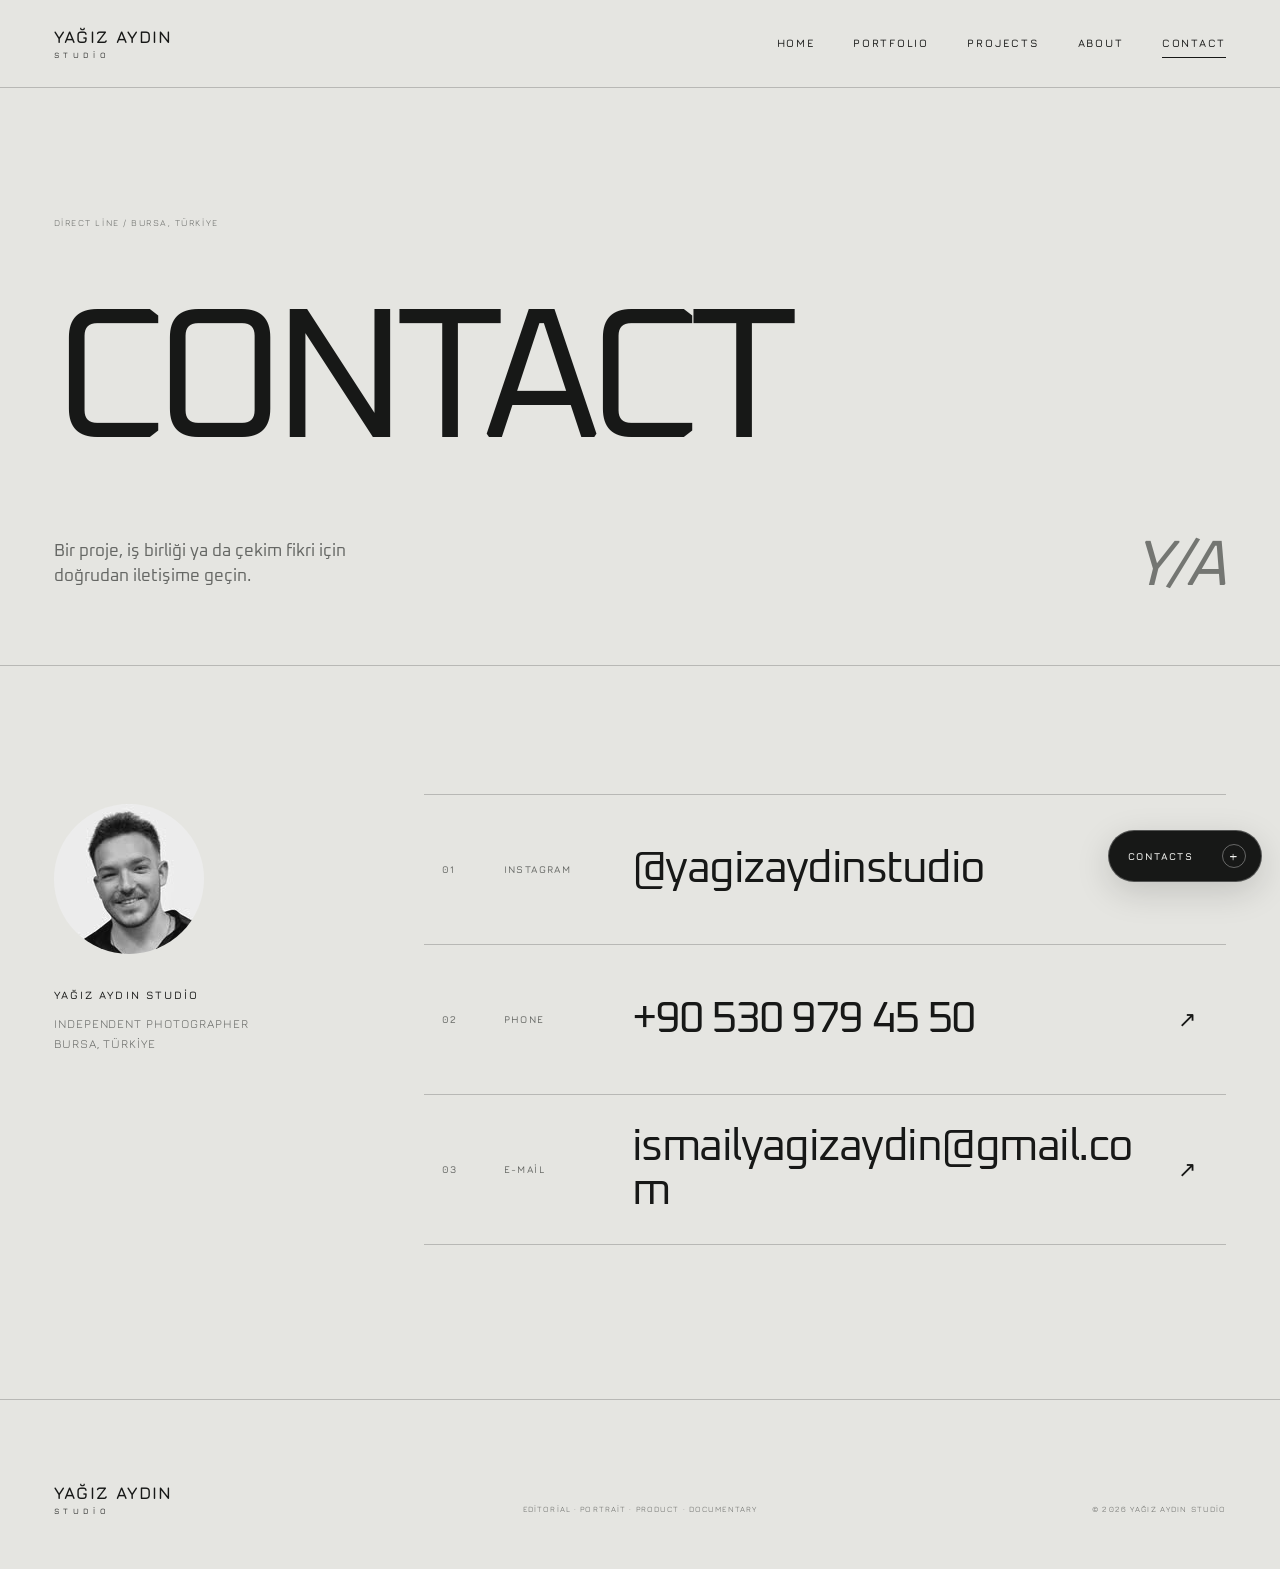
==== contact.html @ 9540aee2 "Publish website demo" ====
<!doctype html>
<html lang="tr">
<head>
  <meta charset="utf-8">
  <meta name="viewport" content="width=device-width, initial-scale=1">
  <meta name="description" content="Yağız Aydın Studio iletişim bilgileri — Instagram, telefon ve e-posta.">
  <meta name="theme-color" content="#e5e5e1">
  <title>Contact — Yağız Aydın Studio</title>
  <link rel="stylesheet" href="styles.css">
  <script src="assets.js" defer></script>
  <script src="script.js" defer></script>
</head>
<body data-page="contact">
  <a class="skip-link" href="#main-content">İçeriğe geç</a>

  <header class="site-header" data-header>
    <a class="brand" href="index.html" aria-label="Yağız Aydın Studio ana sayfa">
      <span>YAĞIZ AYDIN</span>
      <small>STUDİO</small>
    </a>
    <button class="menu-toggle" type="button" aria-expanded="false" aria-controls="site-nav" data-menu-toggle>
      <span class="sr-only">Menüyü aç</span>
      <span></span><span></span>
    </button>
    <nav class="site-nav" id="site-nav" aria-label="Ana menü" data-nav>
      <a href="index.html">HOME</a>
      <a href="portfolio.html">PORTFOLIO</a>
      <a href="projects.html">PROJECTS</a>
      <a href="index.html#about">ABOUT</a>
      <a href="contact.html" aria-current="page">CONTACT</a>
    </nav>
  </header>

  <main id="main-content">
    <section class="page-intro page-intro--contact section-pad" aria-labelledby="contact-title">
      <p class="page-intro__index">Direct line / Bursa, Türkiye</p>
      <h1 id="contact-title">CONTACT</h1>
      <div class="page-intro__bottom">
        <p>Bir proje, iş birliği ya da çekim fikri için<br>doğrudan iletişime geçin.</p>
        <span class="page-intro__mark" aria-hidden="true">Y/A</span>
      </div>
    </section>

    <section class="contact-directory section-pad" id="contact-channels" aria-label="İletişim kanalları">
      <div class="contact-profile reveal">
        <img src="assets/Ya%C4%9F%C4%B1zAyd%C4%B1n.jpg" alt="Fotoğrafçı Yağız Aydın portresi" width="150" height="150">
        <div>
          <p class="eyebrow">YAĞIZ AYDIN STUDİO</p>
          <p>Independent photographer<br>Bursa, Türkiye</p>
        </div>
      </div>

      <div class="contact-links">
        <a class="contact-line reveal" href="https://www.instagram.com/yagizaydinstudio/" target="_blank" rel="noopener noreferrer">
          <span>01</span>
          <small>Instagram</small>
          <strong>@yagizaydinstudio</strong>
          <i aria-hidden="true">↗</i>
        </a>
        <a class="contact-line reveal" href="tel:+905309794550">
          <span>02</span>
          <small>Phone</small>
          <strong>+90 530 979 45 50</strong>
          <i aria-hidden="true">↗</i>
        </a>
        <a class="contact-line reveal" href="mailto:ismailyagizaydin@gmail.com">
          <span>03</span>
          <small>E-mail</small>
          <strong>ismailyagizaydin@gmail.com</strong>
          <i aria-hidden="true">↗</i>
        </a>
      </div>
    </section>
  </main>

  <footer class="site-footer">
    <a class="brand" href="index.html">
      <span>YAĞIZ AYDIN</span>
      <small>STUDİO</small>
    </a>
    <p>Editorial · Portrait · Product · Documentary</p>
    <p>© <span data-year>2026</span> YAĞIZ AYDIN STUDİO</p>
  </footer>
</body>
</html>
---- styles.css ----
@font-face {
  font-family: "Jura";
  font-style: normal;
  font-weight: 300 700;
  font-display: swap;
  src: url("fonts/jura-latin-ext.woff2") format("woff2");
  unicode-range: U+0100-02BA, U+02BD-02C5, U+02C7-02CC, U+02CE-02D7, U+02DD-02FF, U+0304, U+0308, U+0329, U+1D00-1DBF, U+1E00-1E9F, U+1EF2-1EFF, U+2020, U+20A0-20AB, U+20AD-20C0, U+2113, U+2C60-2C7F, U+A720-A7FF;
}

@font-face {
  font-family: "Jura";
  font-style: normal;
  font-weight: 300 700;
  font-display: swap;
  src: url("fonts/jura-latin.woff2") format("woff2");
  unicode-range: U+0000-00FF, U+0131, U+0152-0153, U+02BB-02BC, U+02C6, U+02DA, U+02DC, U+0304, U+0308, U+0329, U+2000-206F, U+20AC, U+2122, U+2191, U+2193, U+2212, U+2215, U+FEFF, U+FFFD;
}

@font-face {
  font-family: "Oxanium";
  font-style: normal;
  font-weight: 200 700;
  font-display: swap;
  src: url("fonts/oxanium-latin-ext.woff2") format("woff2");
  unicode-range: U+0100-02BA, U+02BD-02C5, U+02C7-02CC, U+02CE-02D7, U+02DD-02FF, U+0304, U+0308, U+0329, U+1D00-1DBF, U+1E00-1E9F, U+1EF2-1EFF, U+2020, U+20A0-20AB, U+20AD-20C0, U+2113, U+2C60-2C7F, U+A720-A7FF;
}

@font-face {
  font-family: "Oxanium";
  font-style: normal;
  font-weight: 200 700;
  font-display: swap;
  src: url("fonts/oxanium-latin.woff2") format("woff2");
  unicode-range: U+0000-00FF, U+0131, U+0152-0153, U+02BB-02BC, U+02C6, U+02DA, U+02DC, U+0304, U+0308, U+0329, U+2000-206F, U+20AC, U+2122, U+2191, U+2193, U+2212, U+2215, U+FEFF, U+FFFD;
}

:root {
  --paper: #e5e5e1;
  --paper-deep: #c9c9c5;
  --ink: #171817;
  --olive: #747672;
  --muted: #656764;
  --line: rgba(23, 24, 23, 0.22);
  --white: #f3f3f0;
  --display: "Oxanium", "Arial Narrow", sans-serif;
  --sans: "Jura", "Helvetica Neue", Arial, sans-serif;
  --image-wash: grayscale(0.76) saturate(0.28) contrast(0.88) brightness(1.04);
  --image-wash-hover: grayscale(0.46) saturate(0.42) contrast(0.92) brightness(1.02);
  --header-h: 88px;
  --page-pad: clamp(20px, 4.2vw, 72px);
}

*,
*::before,
*::after {
  box-sizing: border-box;
}

html {
  scroll-behavior: smooth;
  background: var(--paper);
}

body {
  margin: 0;
  min-width: 320px;
  overflow-x: hidden;
  background: var(--paper);
  color: var(--ink);
  font-family: var(--sans);
  font-size: 16px;
  line-height: 1.5;
  -webkit-font-smoothing: antialiased;
}

body.nav-open,
body.lightbox-open {
  overflow: hidden;
}

::selection {
  background: var(--ink);
  color: var(--paper);
}

a {
  color: inherit;
  text-decoration: none;
}

button,
input {
  color: inherit;
  font: inherit;
}

button {
  cursor: pointer;
}

img {
  display: block;
  max-width: 100%;
}

h1,
h2,
h3,
p {
  margin-top: 0;
}

:focus-visible {
  outline: 2px solid #a3b078;
  outline-offset: 4px;
}

.sr-only {
  position: absolute;
  width: 1px;
  height: 1px;
  padding: 0;
  margin: -1px;
  overflow: hidden;
  clip: rect(0, 0, 0, 0);
  white-space: nowrap;
  border: 0;
}

.skip-link {
  position: fixed;
  z-index: 1000;
  top: 12px;
  left: 12px;
  padding: 10px 16px;
  transform: translateY(-150%);
  background: var(--white);
  color: var(--ink);
  font-size: 13px;
}

.skip-link:focus {
  transform: translateY(0);
}

.section-pad {
  padding-right: var(--page-pad);
  padding-left: var(--page-pad);
}

.eyebrow {
  margin-bottom: 22px;
  color: var(--muted);
  font-size: 11px;
  font-weight: 600;
  letter-spacing: 0.19em;
  line-height: 1.2;
  text-transform: uppercase;
}

.eyebrow--light {
  color: rgba(255, 255, 255, 0.72);
}

.brand {
  position: relative;
  z-index: 4;
  display: inline-flex;
  flex-direction: column;
  width: max-content;
  color: var(--ink);
  font-size: 17px;
  font-weight: 700;
  letter-spacing: 0.08em;
  line-height: 1;
}

.brand small {
  margin-top: 5px;
  font-size: 8px;
  font-weight: 500;
  letter-spacing: 0.55em;
}

.brand--light {
  color: var(--white);
}

.site-header {
  position: fixed;
  z-index: 100;
  top: 0;
  right: 0;
  left: 0;
  display: flex;
  align-items: center;
  justify-content: space-between;
  height: var(--header-h);
  padding: 0 var(--page-pad);
  border-bottom: 1px solid var(--line);
  background: rgba(229, 229, 225, 0.92);
  transition: background-color 300ms ease, border-color 300ms ease;
  backdrop-filter: blur(12px);
}

.site-header--overlay {
  border-bottom-color: rgba(255, 255, 255, 0.25);
  background: transparent;
  backdrop-filter: none;
}

.site-header--overlay.is-scrolled {
  border-bottom-color: var(--line);
  background: rgba(229, 229, 225, 0.94);
  backdrop-filter: blur(12px);
}

.site-header--overlay.is-scrolled .brand,
.site-header--overlay.is-scrolled .site-nav {
  color: var(--ink);
}

.site-header--overlay.is-scrolled .menu-toggle span {
  background: var(--ink);
}

.site-nav {
  display: flex;
  align-items: center;
  gap: clamp(22px, 3vw, 54px);
  color: var(--ink);
  font-size: 11px;
  font-weight: 600;
  letter-spacing: 0.16em;
}

.site-header--overlay .site-nav {
  color: var(--white);
}

.site-nav a {
  position: relative;
  padding: 10px 0;
}

.site-nav a::after {
  position: absolute;
  right: 0;
  bottom: 4px;
  left: 0;
  height: 1px;
  transform: scaleX(0);
  transform-origin: right;
  background: currentColor;
  content: "";
  transition: transform 250ms ease;
}

.site-nav a:hover::after,
.site-nav a[aria-current="page"]::after {
  transform: scaleX(1);
  transform-origin: left;
}

.menu-toggle {
  position: relative;
  z-index: 4;
  display: none;
  width: 46px;
  height: 46px;
  padding: 0;
  border: 0;
  background: transparent;
}

.menu-toggle > span:not(.sr-only) {
  position: absolute;
  right: 5px;
  width: 27px;
  height: 1px;
  background: var(--ink);
  transition: transform 250ms ease, top 250ms ease;
}

.menu-toggle > span:nth-child(2) {
  top: 18px;
}

.menu-toggle > span:nth-child(3) {
  top: 27px;
}

.menu-toggle--light > span:not(.sr-only) {
  background: var(--white);
}

.menu-toggle[aria-expanded="true"] > span:nth-child(2) {
  top: 23px;
  transform: rotate(45deg);
}

.menu-toggle[aria-expanded="true"] > span:nth-child(3) {
  top: 23px;
  transform: rotate(-45deg);
}

.hero {
  position: relative;
  min-height: 720px;
  height: 100svh;
  overflow: hidden;
  background: #242524;
  color: var(--white);
}

.hero__image,
.project-hero__image {
  position: absolute;
  inset: 0;
  width: 100%;
  height: 100%;
  object-fit: cover;
}

.hero__media {
  position: absolute;
  inset: 0;
  overflow: hidden;
}

.hero__image {
  object-position: 50% 35%;
  opacity: 0;
  filter: var(--image-wash);
  transition:
    opacity 900ms ease,
    filter 500ms ease;
}

.hero__image.is-active {
  opacity: 1;
}

.hero__shade,
.project-hero__shade {
  position: absolute;
  inset: 0;
  background:
    linear-gradient(180deg, rgba(9, 10, 8, 0.28) 0%, rgba(9, 10, 8, 0.03) 32%, rgba(9, 10, 8, 0.62) 100%),
    linear-gradient(90deg, rgba(9, 10, 8, 0.2), transparent 55%);
}

.hero__content {
  position: absolute;
  right: var(--page-pad);
  bottom: clamp(80px, 11vh, 130px);
  left: var(--page-pad);
}

.hero__title {
  max-width: 1200px;
  margin: 0;
  font-family: var(--display);
  font-size: clamp(68px, 10.8vw, 168px);
  font-weight: 400;
  letter-spacing: -0.065em;
  line-height: 0.84;
}

.hero__title em,
.intro h2 em,
.closing-cta h2 em {
  font-weight: 400;
}

.hero__footer {
  display: flex;
  align-items: end;
  justify-content: space-between;
  margin-top: 44px;
}

.hero__footer > p {
  margin-bottom: 0;
  color: rgba(255, 255, 255, 0.76);
  font-size: 11px;
  letter-spacing: 0.12em;
  line-height: 1.8;
  text-transform: uppercase;
}

.circle-link {
  display: flex;
  align-items: center;
  justify-content: space-between;
  width: 118px;
  height: 118px;
  padding: 24px;
  border: 1px solid currentColor;
  border-radius: 50%;
  font-size: 9px;
  letter-spacing: 0.14em;
  line-height: 1.4;
  transition: color 250ms ease, background-color 250ms ease, transform 250ms ease;
}

.circle-link:hover {
  transform: rotate(-6deg);
  background: var(--white);
  color: var(--ink);
}

.circle-link--light {
  color: var(--white);
}

.scroll-cue {
  position: absolute;
  right: auto;
  bottom: 24px;
  left: var(--page-pad);
  display: flex;
  align-items: center;
  gap: 14px;
  color: rgba(255, 255, 255, 0.7);
  font-size: 8px;
  letter-spacing: 0.18em;
}

.scroll-cue i {
  display: block;
  width: 54px;
  height: 1px;
  overflow: hidden;
  background: rgba(255, 255, 255, 0.28);
}

.scroll-cue i::after {
  display: block;
  width: 100%;
  height: 100%;
  transform: translateX(-100%);
  background: var(--white);
  content: "";
  animation: cue 2s ease-in-out infinite;
}

@keyframes cue {
  50%, 100% { transform: translateX(100%); }
}

.intro {
  display: grid;
  grid-template-columns: repeat(12, 1fr);
  min-height: 78vh;
  padding-top: clamp(100px, 14vw, 220px);
  padding-bottom: clamp(100px, 14vw, 220px);
  border-bottom: 1px solid var(--line);
}

.section-index {
  grid-column: 1;
  align-self: start;
  color: var(--muted);
  font-size: 10px;
  letter-spacing: 0.18em;
}

.intro__copy {
  grid-column: 3 / span 8;
}

.intro h2,
.section-heading h2,
.about h2,
.closing-cta h2 {
  margin: 0;
  font-family: var(--display);
  font-weight: 400;
  letter-spacing: -0.045em;
}

.intro h2 {
  font-size: clamp(50px, 7vw, 116px);
  line-height: 0.96;
}

.intro__text {
  grid-column: 9 / span 3;
  align-self: end;
  max-width: 360px;
  margin: 80px 0 0;
  color: var(--muted);
  font-family: var(--display);
  font-size: clamp(18px, 1.5vw, 24px);
  line-height: 1.45;
}

.selected-work {
  padding-top: clamp(80px, 10vw, 160px);
  padding-bottom: clamp(100px, 12vw, 190px);
}

.section-heading {
  display: flex;
  align-items: end;
  justify-content: space-between;
  margin-bottom: clamp(44px, 6vw, 88px);
  padding-bottom: 24px;
  border-bottom: 1px solid var(--line);
}

.section-heading h2 {
  font-size: clamp(48px, 6.5vw, 106px);
  line-height: 0.9;
}

.text-link {
  display: inline-flex;
  align-items: center;
  gap: 24px;
  padding-bottom: 7px;
  border-bottom: 1px solid currentColor;
  font-size: 9px;
  font-weight: 600;
  letter-spacing: 0.16em;
}

.text-link span {
  font-size: 14px;
  transition: transform 200ms ease;
}

.text-link:hover span {
  transform: translate(3px, -3px);
}

.featured-projects {
  display: grid;
  grid-template-columns: repeat(12, 1fr);
  gap: clamp(28px, 5vw, 80px) clamp(16px, 2.5vw, 42px);
}

.featured-card {
  grid-column: span 6;
}

.featured-card:nth-child(3) {
  grid-column: 4 / span 6;
}

.featured-card__image {
  position: relative;
  aspect-ratio: 4 / 3;
  overflow: hidden;
  background: var(--paper-deep);
}

.featured-card:nth-child(2) .featured-card__image {
  aspect-ratio: 3 / 4;
}

.featured-card:nth-child(3) .featured-card__image {
  aspect-ratio: 16 / 10;
}

.featured-card img,
.project-card img {
  width: 100%;
  height: 100%;
  object-fit: cover;
  filter: var(--image-wash);
  transition: transform 700ms cubic-bezier(0.2, 0.65, 0.25, 1), filter 400ms ease;
}

.featured-card a:hover img,
.project-card:hover img {
  transform: scale(1.025);
  filter: var(--image-wash-hover);
}

.featured-card__meta {
  display: grid;
  grid-template-columns: 42px 1fr auto;
  gap: 14px;
  align-items: start;
  padding-top: 16px;
}

.featured-card__meta > span,
.featured-card__meta > small {
  color: var(--muted);
  font-size: 9px;
  letter-spacing: 0.12em;
  text-transform: uppercase;
}

.featured-card h3 {
  margin: 0;
  font-family: var(--display);
  font-size: clamp(24px, 2.4vw, 40px);
  font-weight: 400;
  line-height: 1.05;
}

.about {
  display: grid;
  grid-template-columns: repeat(12, 1fr);
  gap: 24px;
  padding-top: clamp(90px, 10vw, 160px);
  padding-bottom: clamp(90px, 10vw, 160px);
  background: #292a29;
  color: var(--white);
}

.about__portrait {
  position: relative;
  grid-column: 1 / span 4;
  display: grid;
  place-items: center;
  min-height: 440px;
  overflow: hidden;
  border: 1px solid rgba(255, 255, 255, 0.2);
  background: #202120;
}

.about__portrait img {
  position: relative;
  z-index: 1;
  width: 150px;
  height: 150px;
  border-radius: 50%;
  filter: grayscale(1) contrast(1.05);
}

.about__portrait span {
  position: absolute;
  right: -18px;
  bottom: -60px;
  color: rgba(255, 255, 255, 0.055);
  font-family: var(--display);
  font-size: 250px;
  line-height: 1;
}

.about__content {
  grid-column: 6 / span 5;
  align-self: center;
}

.about__content .eyebrow {
  color: rgba(255, 255, 255, 0.58);
}

.about h2 {
  margin-bottom: 28px;
  font-size: clamp(54px, 7vw, 112px);
  line-height: 0.86;
}

.about__content > p:not(.eyebrow) {
  max-width: 590px;
  margin-bottom: 38px;
  color: rgba(255, 255, 255, 0.68);
  font-family: var(--display);
  font-size: clamp(19px, 1.5vw, 25px);
  line-height: 1.5;
}

.about__note {
  grid-column: 12;
  align-self: end;
  margin: 0;
  color: rgba(255, 255, 255, 0.44);
  font-size: 8px;
  letter-spacing: 0.15em;
  line-height: 1.7;
  writing-mode: vertical-rl;
}

.closing-cta {
  display: flex;
  flex-direction: column;
  align-items: center;
  justify-content: center;
  min-height: 80vh;
  padding: 100px var(--page-pad);
  overflow: hidden;
  background: var(--ink);
  color: var(--white);
  text-align: center;
}

.closing-cta h2 {
  max-width: 1100px;
  margin-bottom: 48px;
  font-size: clamp(62px, 10vw, 164px);
  line-height: 0.82;
}

.button {
  display: inline-flex;
  align-items: center;
  justify-content: space-between;
  gap: 44px;
  min-width: 210px;
  min-height: 54px;
  padding: 14px 18px;
  border: 1px solid currentColor;
  font-size: 9px;
  font-weight: 600;
  letter-spacing: 0.18em;
  transition: background-color 200ms ease, color 200ms ease;
}

.button:hover {
  background: var(--white);
  color: var(--ink);
}

.button--light {
  color: var(--white);
}

.site-footer {
  display: grid;
  grid-template-columns: 1fr auto 1fr;
  align-items: end;
  gap: 24px;
  min-height: 170px;
  padding: 54px var(--page-pad);
  border-top: 1px solid var(--line);
}

.site-footer p {
  margin: 0;
  color: var(--muted);
  font-size: 8px;
  letter-spacing: 0.14em;
  text-align: center;
  text-transform: uppercase;
}

.site-footer p:last-child {
  justify-self: end;
}

.page-intro {
  display: flex;
  flex-direction: column;
  min-height: 74vh;
  padding-top: calc(var(--header-h) + clamp(80px, 10vw, 150px));
  padding-bottom: clamp(54px, 6vw, 90px);
  border-bottom: 1px solid var(--line);
}

.page-intro__index {
  margin-bottom: clamp(40px, 7vw, 100px);
  color: var(--muted);
  font-size: 9px;
  letter-spacing: 0.17em;
  text-transform: uppercase;
}

.page-intro h1 {
  margin: auto 0 0;
  font-family: var(--display);
  font-size: clamp(70px, 15.2vw, 235px);
  font-weight: 400;
  letter-spacing: -0.065em;
  line-height: 0.7;
}

.page-intro--projects h1 {
  font-size: clamp(64px, 13.7vw, 212px);
}

.page-intro--contact h1 {
  font-size: clamp(68px, 14.5vw, 224px);
}

.page-intro__bottom {
  display: flex;
  align-items: end;
  justify-content: space-between;
  margin-top: clamp(50px, 7vw, 96px);
}

.page-intro__bottom p {
  margin: 0;
  color: var(--muted);
  font-family: var(--display);
  font-size: clamp(16px, 1.35vw, 22px);
  line-height: 1.45;
}

.page-intro__mark {
  color: var(--olive);
  font-family: var(--display);
  font-size: clamp(44px, 5vw, 80px);
  font-style: italic;
  line-height: 0.7;
}

.portfolio-section,
.projects-section,
.project-gallery-section {
  padding-top: clamp(50px, 7vw, 100px);
  padding-bottom: clamp(100px, 10vw, 170px);
}

.gallery-toolbar {
  position: sticky;
  z-index: 20;
  top: var(--header-h);
  display: flex;
  align-items: center;
  justify-content: space-between;
  min-height: 72px;
  margin-bottom: 32px;
  border-top: 1px solid var(--line);
  border-bottom: 1px solid var(--line);
  background: rgba(229, 229, 225, 0.94);
  backdrop-filter: blur(10px);
}

.filter-list {
  display: flex;
  flex-wrap: wrap;
  gap: 6px 22px;
}

.filter-button {
  min-height: 42px;
  padding: 6px 0;
  border: 0;
  background: transparent;
  color: var(--muted);
  font-size: 9px;
  font-weight: 600;
  letter-spacing: 0.12em;
  text-align: left;
  text-transform: uppercase;
}

.filter-button:hover,
.filter-button.is-active {
  color: var(--ink);
}

.filter-button.is-active::before {
  content: "● ";
  font-size: 7px;
}

.gallery-toolbar > p {
  flex: 0 0 auto;
  margin: 0 0 0 20px;
  color: var(--muted);
  font-size: 8px;
  letter-spacing: 0.14em;
}

.masonry-gallery {
  columns: 3;
  column-gap: clamp(10px, 1.4vw, 22px);
}

.gallery-item {
  position: relative;
  width: 100%;
  margin: 0 0 clamp(10px, 1.4vw, 22px);
  break-inside: avoid;
  overflow: hidden;
  background: var(--paper-deep);
}

.gallery-item[hidden] {
  display: none;
}

.gallery-item__button {
  position: relative;
  display: block;
  width: 100%;
  padding: 0;
  overflow: hidden;
  border: 0;
  background: transparent;
  text-align: left;
}

.gallery-item img {
  width: 100%;
  height: auto;
  filter: var(--image-wash);
  transition: transform 600ms cubic-bezier(0.2, 0.65, 0.25, 1), filter 400ms ease;
}

.gallery-item__caption {
  position: absolute;
  right: 0;
  bottom: 0;
  left: 0;
  display: flex;
  align-items: end;
  justify-content: space-between;
  min-height: 76px;
  padding: 28px 14px 12px;
  transform: translateY(100%);
  background: linear-gradient(transparent, rgba(8, 9, 7, 0.75));
  color: var(--white);
  font-size: 8px;
  letter-spacing: 0.12em;
  text-transform: uppercase;
  transition: transform 250ms ease;
}

.gallery-item__button:hover img {
  transform: scale(1.015);
  filter: var(--image-wash-hover);
}

.gallery-item__button:hover .gallery-item__caption,
.gallery-item__button:focus-visible .gallery-item__caption {
  transform: translateY(0);
}

.gallery-item--portrait {
  background: #cdcdca;
}

.gallery-item--portrait .gallery-item__button {
  display: grid;
  place-items: center;
  aspect-ratio: 1;
  min-height: 280px;
}

.gallery-item--portrait img {
  width: 150px;
  height: 150px;
  border-radius: 50%;
}

.project-grid {
  display: grid;
  grid-template-columns: repeat(2, minmax(0, 1fr));
  gap: clamp(40px, 6vw, 100px) clamp(16px, 2.5vw, 40px);
}

.project-card {
  min-width: 0;
}

.project-card__link {
  display: block;
}

.project-card__image {
  position: relative;
  aspect-ratio: 4 / 3;
  overflow: hidden;
  background: var(--paper-deep);
}

.project-card__shade {
  position: absolute;
  inset: 0;
  background: linear-gradient(180deg, rgba(8, 9, 7, 0.02) 25%, rgba(8, 9, 7, 0.52) 100%);
  transition: background-color 300ms ease;
}

.project-card__discover {
  position: absolute;
  top: 50%;
  left: 50%;
  display: grid;
  place-items: center;
  width: 112px;
  height: 112px;
  transform: translate(-50%, -50%);
  border: 1px solid rgba(255, 255, 255, 0.75);
  border-radius: 50%;
  background: rgba(13, 14, 11, 0.22);
  color: var(--white);
  font-size: 9px;
  font-weight: 600;
  letter-spacing: 0.14em;
  backdrop-filter: blur(3px);
  transition: background-color 250ms ease, color 250ms ease, transform 250ms ease;
}

.project-card:hover .project-card__discover {
  transform: translate(-50%, -50%) rotate(-5deg);
  background: var(--white);
  color: var(--ink);
}

.project-card__number {
  position: absolute;
  top: 18px;
  left: 18px;
  color: rgba(255, 255, 255, 0.74);
  font-size: 9px;
  letter-spacing: 0.15em;
}

.project-card__meta {
  display: grid;
  grid-template-columns: 1fr auto;
  gap: 20px;
  align-items: start;
  padding-top: 17px;
}

.project-card__meta h2 {
  max-width: 720px;
  margin: 0;
  font-family: var(--display);
  font-size: clamp(27px, 3vw, 50px);
  font-weight: 400;
  letter-spacing: -0.03em;
  line-height: 0.98;
}

.project-card__meta p {
  margin: 4px 0 0;
  color: var(--muted);
  font-size: 8px;
  letter-spacing: 0.12em;
  text-align: right;
  text-transform: uppercase;
}

.project-hero {
  position: relative;
  min-height: 680px;
  height: 92svh;
  overflow: hidden;
  background: #242524;
  color: var(--white);
}

.project-hero__image {
  filter: var(--image-wash);
}

.project-hero__content {
  position: absolute;
  right: var(--page-pad);
  bottom: clamp(86px, 12vh, 148px);
  left: var(--page-pad);
}

.project-breadcrumb {
  display: inline-flex;
  gap: 10px;
  max-width: 100%;
  margin-bottom: clamp(48px, 8vh, 90px);
  color: rgba(255, 255, 255, 0.65);
  font-size: 8px;
  letter-spacing: 0.14em;
  text-transform: uppercase;
}

.project-hero__content h1 {
  max-width: 1120px;
  margin: 0;
  font-family: var(--display);
  font-size: clamp(58px, 9vw, 145px);
  font-weight: 400;
  letter-spacing: -0.055em;
  line-height: 0.82;
  text-wrap: balance;
}

.project-hero__count {
  position: absolute;
  right: 0;
  bottom: 0;
  margin: 0;
  color: rgba(255, 255, 255, 0.68);
  font-size: 9px;
  letter-spacing: 0.15em;
}

.project-gallery-heading {
  display: flex;
  align-items: start;
  justify-content: space-between;
  margin-bottom: clamp(38px, 5vw, 72px);
  padding-bottom: 22px;
  border-bottom: 1px solid var(--line);
}

.project-gallery-heading p:last-child {
  margin: 0;
  color: var(--muted);
  font-family: var(--display);
  font-size: 17px;
}

.masonry-gallery--project {
  columns: 2;
  column-gap: clamp(12px, 2vw, 32px);
}

.masonry-gallery--project .gallery-item {
  margin-bottom: clamp(12px, 2vw, 32px);
}

.next-project {
  margin-top: clamp(90px, 12vw, 180px);
  border-top: 1px solid var(--line);
}

.next-project a {
  display: grid;
  grid-template-columns: 150px 1fr auto;
  gap: 28px;
  align-items: center;
  min-height: 230px;
  padding: 40px 0;
}

.next-project small {
  color: var(--muted);
  font-size: 9px;
  letter-spacing: 0.14em;
  text-transform: uppercase;
}

.next-project strong {
  font-family: var(--display);
  font-size: clamp(36px, 5.5vw, 88px);
  font-weight: 400;
  letter-spacing: -0.04em;
  line-height: 0.92;
}

.next-project span {
  font-size: 28px;
  transition: transform 200ms ease;
}

.next-project a:hover span {
  transform: translate(7px, -7px);
}

.contact-directory {
  display: grid;
  grid-template-columns: minmax(220px, 3fr) minmax(0, 9fr);
  gap: clamp(50px, 8vw, 140px);
  padding-top: clamp(80px, 10vw, 160px);
  padding-bottom: clamp(110px, 12vw, 190px);
}

.contact-profile {
  align-self: start;
  padding-top: 10px;
}

.contact-profile img {
  width: 150px;
  height: 150px;
  margin-bottom: 34px;
  border-radius: 50%;
  filter: grayscale(1) contrast(0.9) brightness(1.05);
}

.contact-profile .eyebrow {
  margin-bottom: 12px;
  color: var(--ink);
}

.contact-profile p:last-child {
  margin: 0;
  color: var(--muted);
  font-size: 12px;
  letter-spacing: 0.08em;
  line-height: 1.7;
  text-transform: uppercase;
}

.contact-links {
  min-width: 0;
  border-top: 1px solid var(--line);
}

.contact-line {
  display: grid;
  grid-template-columns: 44px 110px minmax(0, 1fr) 30px;
  gap: 18px;
  align-items: center;
  min-height: 150px;
  padding: 26px 18px;
  border-bottom: 1px solid var(--line);
  transition: padding 250ms ease, background-color 250ms ease, color 250ms ease;
}

.contact-line > span,
.contact-line > small {
  color: var(--muted);
  font-size: 10px;
  font-style: normal;
  font-weight: 600;
  letter-spacing: 0.14em;
  text-transform: uppercase;
}

.contact-line strong {
  min-width: 0;
  font-family: var(--display);
  font-size: clamp(24px, 3.4vw, 54px);
  font-weight: 400;
  letter-spacing: -0.035em;
  line-height: 1;
  overflow-wrap: anywhere;
}

.contact-line i {
  font-size: 22px;
  font-style: normal;
  transition: transform 200ms ease;
}

.contact-line:hover {
  padding-right: 28px;
  padding-left: 28px;
  background: var(--ink);
  color: var(--paper);
}

.contact-line:hover > span,
.contact-line:hover > small {
  color: rgba(255, 255, 255, 0.58);
}

.contact-line:hover i {
  transform: translate(4px, -4px);
}

.floating-contacts {
  position: fixed;
  z-index: 90;
  right: max(18px, env(safe-area-inset-right));
  bottom: max(18px, env(safe-area-inset-bottom));
  display: flex;
  flex-direction: column;
  align-items: flex-end;
  pointer-events: none;
  transition: opacity 200ms ease, visibility 200ms ease;
}

.floating-contacts__panel {
  width: min(370px, calc(100vw - 36px));
  max-height: min(560px, calc(100svh - 110px));
  margin-bottom: 12px;
  overflow-y: auto;
  transform: translateY(14px) scale(0.98);
  transform-origin: right bottom;
  border: 1px solid rgba(255, 255, 255, 0.15);
  background: rgba(23, 24, 23, 0.97);
  color: var(--white);
  opacity: 0;
  visibility: hidden;
  pointer-events: none;
  box-shadow: 0 24px 80px rgba(0, 0, 0, 0.24);
  transition: transform 250ms ease, opacity 200ms ease, visibility 200ms;
}

.floating-contacts.is-open .floating-contacts__panel {
  transform: translateY(0) scale(1);
  opacity: 1;
  visibility: visible;
  pointer-events: auto;
}

.floating-contacts__head {
  display: flex;
  align-items: center;
  justify-content: space-between;
  min-height: 70px;
  padding: 18px 20px;
  border-bottom: 1px solid rgba(255, 255, 255, 0.16);
}

.floating-contacts__head p {
  margin: 0;
  font-family: var(--display);
  font-size: 17px;
  letter-spacing: 0.06em;
  text-transform: uppercase;
}

.floating-contacts__head span {
  color: rgba(255, 255, 255, 0.55);
  font-size: 9px;
  letter-spacing: 0.12em;
}

.floating-contacts__links {
  padding: 8px 20px;
}

.floating-contacts__link {
  display: grid;
  grid-template-columns: 82px minmax(0, 1fr) auto;
  gap: 12px;
  align-items: center;
  min-height: 65px;
  border-bottom: 1px solid rgba(255, 255, 255, 0.12);
}

.floating-contacts__link:last-child {
  border-bottom: 0;
}

.floating-contacts__link small {
  color: rgba(255, 255, 255, 0.48);
  font-size: 9px;
  letter-spacing: 0.13em;
  text-transform: uppercase;
}

.floating-contacts__link strong {
  min-width: 0;
  font-size: 12px;
  font-weight: 500;
  overflow-wrap: anywhere;
}

.floating-contacts__link span {
  transition: transform 180ms ease;
}

.floating-contacts__link:hover span {
  transform: translate(3px, -3px);
}

.floating-contacts__page-link {
  display: flex;
  align-items: center;
  justify-content: space-between;
  min-height: 58px;
  padding: 12px 20px;
  border-top: 1px solid rgba(255, 255, 255, 0.16);
  background: rgba(255, 255, 255, 0.06);
  font-size: 10px;
  font-weight: 600;
  letter-spacing: 0.14em;
}

.floating-contacts__toggle {
  display: inline-flex;
  align-items: center;
  justify-content: space-between;
  gap: 22px;
  min-width: 154px;
  min-height: 52px;
  padding: 12px 15px 12px 19px;
  border: 1px solid rgba(255, 255, 255, 0.26);
  border-radius: 999px;
  background: var(--ink);
  color: var(--white);
  font-size: 10px;
  font-weight: 600;
  letter-spacing: 0.14em;
  box-shadow: 0 10px 34px rgba(0, 0, 0, 0.15);
  pointer-events: auto;
}

.floating-contacts__toggle span {
  display: grid;
  place-items: center;
  width: 24px;
  height: 24px;
  border: 1px solid rgba(255, 255, 255, 0.34);
  border-radius: 50%;
  font-family: var(--sans);
  font-size: 16px;
  font-weight: 300;
  line-height: 1;
  transition: transform 250ms ease;
}

.floating-contacts.is-open .floating-contacts__toggle span {
  transform: rotate(45deg);
}

.nav-open .floating-contacts {
  pointer-events: none;
  opacity: 0;
  visibility: hidden;
}

.hero-slideshow__controls {
  position: absolute;
  z-index: 2;
  right: calc(var(--page-pad) + 142px);
  bottom: clamp(80px, 11vh, 130px);
  display: flex;
  align-items: center;
  gap: 18px;
  color: rgba(255, 255, 255, 0.72);
  font-size: 9px;
  letter-spacing: 0.15em;
}

.hero-slideshow__controls p {
  margin: 0;
}

.hero-slideshow__toggle {
  min-width: 66px;
  min-height: 44px;
  padding: 8px 10px;
  border: 1px solid rgba(255, 255, 255, 0.4);
  background: rgba(0, 0, 0, 0.12);
  color: var(--white);
  font-size: 9px;
  font-weight: 600;
  letter-spacing: 0.12em;
}

.project-error {
  display: grid;
  place-items: center;
  min-height: 100svh;
  padding: 130px var(--page-pad);
  background: var(--paper);
  color: var(--ink);
  text-align: center;
}

.project-error h1 {
  margin: 0 0 28px;
  font-family: var(--display);
  font-size: clamp(54px, 9vw, 130px);
  font-weight: 400;
  line-height: 0.9;
}

.project-error p {
  color: var(--muted);
}

.lightbox {
  width: 100%;
  max-width: none;
  height: 100%;
  max-height: none;
  margin: 0;
  padding: 0;
  border: 0;
  background: transparent;
  color: var(--white);
}

.lightbox::backdrop {
  background: rgba(8, 9, 7, 0.96);
}

.lightbox[open] {
  display: grid;
  place-items: center;
}

.lightbox__stage {
  display: grid;
  place-items: center;
  width: 100%;
  height: 100%;
  padding: 66px clamp(52px, 8vw, 140px);
  background: rgba(8, 9, 7, 0.96);
}

.lightbox__image {
  width: auto;
  max-width: 100%;
  height: auto;
  max-height: calc(100svh - 132px);
  object-fit: contain;
  box-shadow: 0 20px 70px rgba(0, 0, 0, 0.3);
}

.lightbox__close,
.lightbox__nav {
  position: fixed;
  z-index: 2;
  display: grid;
  place-items: center;
  width: 48px;
  height: 48px;
  border: 1px solid rgba(255, 255, 255, 0.35);
  border-radius: 50%;
  background: rgba(0, 0, 0, 0.2);
  color: var(--white);
}

.lightbox__close {
  top: 18px;
  right: 20px;
  font-size: 24px;
}

.lightbox__nav {
  top: 50%;
  transform: translateY(-50%);
  font-size: 19px;
}

.lightbox__nav--prev {
  left: 20px;
}

.lightbox__nav--next {
  right: 20px;
}

.lightbox__caption {
  position: fixed;
  right: 90px;
  bottom: 22px;
  left: 22px;
  margin: 0;
  color: rgba(255, 255, 255, 0.62);
  font-size: 8px;
  letter-spacing: 0.14em;
  text-transform: uppercase;
}

.noscript-note {
  padding: 40px;
  border: 1px solid var(--line);
  text-align: center;
}

.reveal,
.featured-card,
.project-card,
.gallery-item {
  opacity: 0;
  transform: translateY(22px);
  transition: opacity 700ms ease, transform 700ms cubic-bezier(0.2, 0.75, 0.25, 1);
}

.reveal.is-visible,
.featured-card.is-visible,
.project-card.is-visible,
.gallery-item.is-visible {
  opacity: 1;
  transform: translateY(0);
}

@media (max-width: 1100px) {
  .intro__copy {
    grid-column: 2 / span 10;
  }

  .intro__text {
    grid-column: 7 / span 5;
  }

  .about__portrait {
    grid-column: 1 / span 5;
  }

  .about__content {
    grid-column: 7 / span 6;
  }

  .about__note {
    display: none;
  }

  .masonry-gallery {
    columns: 2;
  }
}

@media (max-width: 760px) {
  :root {
    --header-h: 72px;
  }

  .site-header {
    height: var(--header-h);
  }

  .menu-toggle {
    display: block;
  }

  .site-nav {
    position: fixed;
    z-index: 3;
    inset: 0;
    display: flex;
    flex-direction: column;
    align-items: flex-start;
    justify-content: center;
    gap: 2px;
    padding: 100px var(--page-pad) 50px;
    transform: translateX(100%);
    background: var(--paper);
    color: var(--ink) !important;
    font-family: var(--display);
    font-size: clamp(44px, 14vw, 72px);
    font-weight: 400;
    letter-spacing: -0.04em;
    line-height: 1;
    overflow-y: auto;
    visibility: hidden;
    transition: transform 350ms cubic-bezier(0.2, 0.75, 0.25, 1), visibility 350ms;
  }

  .site-nav::before {
    position: absolute;
    top: 110px;
    left: var(--page-pad);
    color: var(--muted);
    font-family: var(--sans);
    font-size: 9px;
    letter-spacing: 0.15em;
    content: "NAVIGATION";
  }

  .site-nav a {
    width: 100%;
    padding: 10px 0;
  }

  .site-nav a::after {
    display: none;
  }

  .nav-open .site-nav {
    transform: translateX(0);
    visibility: visible;
  }

  .nav-open .brand {
    color: var(--ink);
  }

  .nav-open .menu-toggle > span:not(.sr-only) {
    background: var(--ink);
  }

  .hero {
    min-height: 620px;
  }

  .hero__image {
    object-position: 55% center;
  }

  .hero__content {
    bottom: 100px;
  }

  .hero__title {
    font-size: clamp(56px, 17vw, 84px);
    line-height: 0.88;
  }

  .hero__footer {
    margin-top: 38px;
  }

  .hero__footer .circle-link {
    display: none;
  }

  .circle-link {
    width: 90px;
    height: 90px;
    padding: 17px;
  }

  .scroll-cue {
    left: var(--page-pad);
  }

  .intro {
    display: block;
    min-height: 0;
  }

  .section-index {
    margin-bottom: 48px;
  }

  .intro h2 {
    font-size: clamp(48px, 14vw, 76px);
  }

  .intro__text {
    max-width: 500px;
    margin: 62px 0 0;
  }

  .section-heading {
    align-items: start;
    gap: 32px;
  }

  .section-heading .text-link {
    flex: 0 0 auto;
  }

  .featured-projects {
    display: block;
  }

  .featured-card,
  .featured-card:nth-child(3) {
    margin-bottom: 62px;
  }

  .featured-card:nth-child(2) .featured-card__image,
  .featured-card:nth-child(3) .featured-card__image {
    aspect-ratio: 4 / 3;
  }

  .featured-card__meta {
    grid-template-columns: 30px 1fr;
  }

  .featured-card__meta small {
    display: none;
  }

  .about {
    display: block;
  }

  .about__portrait {
    min-height: 320px;
    margin-bottom: 68px;
  }

  .about__content {
    max-width: 580px;
  }

  .site-footer {
    grid-template-columns: 1fr 1fr;
    min-height: 190px;
  }

  .site-footer > p:nth-child(2) {
    display: none;
  }

  .page-intro {
    min-height: 66vh;
  }

  .page-intro h1 {
    font-size: clamp(48px, 15vw, 94px);
    line-height: 0.82;
    white-space: nowrap;
  }

  .page-intro--projects h1 {
    font-size: clamp(44px, 13.6vw, 86px);
  }

  .gallery-toolbar {
    position: relative;
    top: auto;
    align-items: start;
    padding: 12px 0;
  }

  .filter-list {
    gap: 2px 17px;
  }

  .masonry-gallery {
    columns: 2;
  }

  .project-grid {
    grid-template-columns: 1fr;
  }

  .project-card__discover {
    width: 92px;
    height: 92px;
  }

  .project-hero {
    min-height: 640px;
    height: 88svh;
  }

  .project-hero__content h1 {
    font-size: clamp(52px, 15vw, 88px);
  }

  .project-hero__count {
    position: static;
    margin-top: 30px;
  }

  .project-breadcrumb {
    margin-bottom: 50px;
  }

  .project-gallery-heading {
    display: block;
  }

  .project-gallery-heading p:last-child {
    margin-top: 12px;
  }

  .masonry-gallery--project {
    columns: 1;
  }

  .next-project a {
    grid-template-columns: 1fr auto;
  }

  .next-project small {
    grid-column: 1 / -1;
  }

  .contact-directory {
    grid-template-columns: 1fr;
    gap: 70px;
  }

  .contact-profile {
    display: flex;
    align-items: center;
    gap: 26px;
  }

  .contact-profile img {
    flex: 0 0 120px;
    width: 120px;
    height: 120px;
    margin: 0;
  }

  .contact-line {
    grid-template-columns: 34px 90px minmax(0, 1fr) 24px;
    min-height: 120px;
    padding-right: 10px;
    padding-left: 10px;
  }

  .contact-line strong {
    font-size: clamp(20px, 5vw, 34px);
  }

  .floating-contacts {
    right: max(14px, env(safe-area-inset-right));
    bottom: max(14px, env(safe-area-inset-bottom));
  }

  .floating-contacts__toggle {
    min-width: 142px;
  }

  .hero-slideshow__controls {
    right: var(--page-pad);
    bottom: 82px;
  }
}

@media (max-width: 500px) {
  .hero__footer > p {
    max-width: 150px;
  }

  .section-heading {
    display: block;
  }

  .section-heading .text-link {
    margin-top: 32px;
  }

  .page-intro__bottom {
    display: block;
  }

  .page-intro__mark {
    display: block;
    margin-top: 36px;
    text-align: right;
  }

  .gallery-toolbar > p {
    display: none;
  }

  .masonry-gallery {
    columns: 1;
  }

  .gallery-item__caption {
    transform: translateY(0);
  }

  .project-card__meta h2 {
    font-size: 29px;
  }

  .project-card__meta p {
    display: none;
  }

  .lightbox__stage {
    padding: 70px 14px 90px;
  }

  .lightbox__image {
    max-height: calc(100svh - 160px);
  }

  .lightbox__nav {
    top: auto;
    bottom: 18px;
    transform: none;
  }

  .lightbox__caption {
    right: 74px;
    bottom: 34px;
    left: 74px;
    overflow: hidden;
    text-align: center;
    text-overflow: ellipsis;
    white-space: nowrap;
  }

  .page-intro--contact h1 {
    font-size: clamp(48px, 15vw, 76px);
  }

  .contact-profile {
    display: block;
  }

  .contact-profile img {
    margin-bottom: 26px;
  }

  .contact-line {
    grid-template-columns: 28px minmax(0, 1fr) 22px;
    gap: 10px;
    min-height: 126px;
    padding: 20px 6px;
  }

  .contact-line > small {
    grid-column: 2;
    align-self: end;
  }

  .contact-line strong {
    grid-column: 2;
    font-size: clamp(18px, 6vw, 27px);
  }

  .contact-line i {
    grid-column: 3;
    grid-row: 1 / span 2;
  }

  .floating-contacts__panel {
    width: calc(100vw - 28px);
  }

  .floating-contacts__link {
    grid-template-columns: 72px minmax(0, 1fr) auto;
  }
}

@media (max-height: 520px) and (max-width: 760px) {
  .site-nav {
    justify-content: flex-start;
    padding-top: 86px;
    font-size: clamp(32px, 10vh, 48px);
  }

  .site-nav::before {
    display: none;
  }
}

@media (prefers-reduced-motion: reduce) {
  html {
    scroll-behavior: auto;
  }

  *,
  *::before,
  *::after {
    animation-duration: 0.01ms !important;
    animation-iteration-count: 1 !important;
    scroll-behavior: auto !important;
    transition-duration: 0.01ms !important;
  }
}
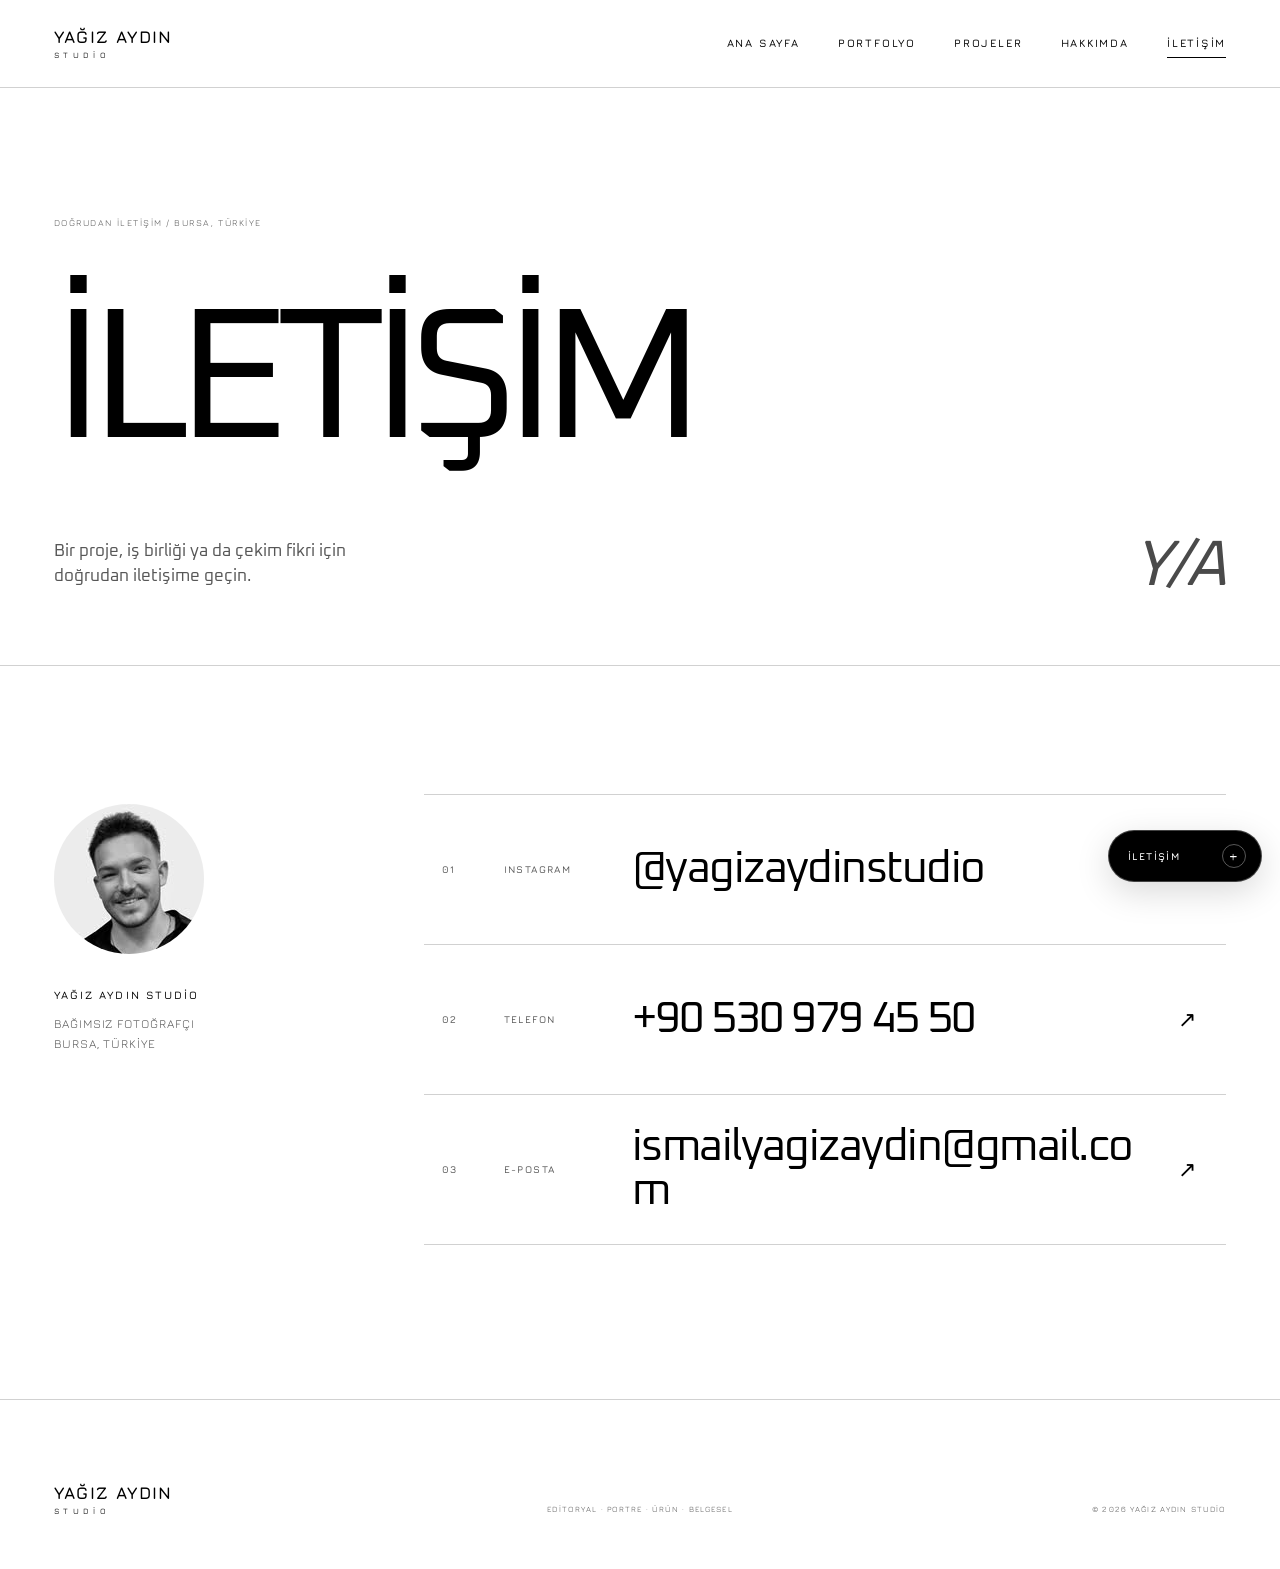
==== commit ed1190ef: "Publish website demo" ====
--- a/contact.html
+++ b/contact.html
@@ -4,11 +4,11 @@
   <meta charset="utf-8">
   <meta name="viewport" content="width=device-width, initial-scale=1">
   <meta name="description" content="Yağız Aydın Studio iletişim bilgileri — Instagram, telefon ve e-posta.">
-  <meta name="theme-color" content="#e5e5e1">
-  <title>Contact — Yağız Aydın Studio</title>
-  <link rel="stylesheet" href="styles.css">
-  <script src="assets.js" defer></script>
-  <script src="script.js" defer></script>
+  <meta name="theme-color" content="#ffffff">
+  <title>İletişim — Yağız Aydın Studio</title>
+  <link rel="stylesheet" href="styles.css?v=20260716-3">
+  <script src="assets.js?v=20260716-3" defer></script>
+  <script src="script.js?v=20260716-3" defer></script>
 </head>
 <body data-page="contact">
   <a class="skip-link" href="#main-content">İçeriğe geç</a>
@@ -23,18 +23,18 @@
       <span></span><span></span>
     </button>
     <nav class="site-nav" id="site-nav" aria-label="Ana menü" data-nav>
-      <a href="index.html">HOME</a>
-      <a href="portfolio.html">PORTFOLIO</a>
-      <a href="projects.html">PROJECTS</a>
-      <a href="index.html#about">ABOUT</a>
-      <a href="contact.html" aria-current="page">CONTACT</a>
+      <a href="index.html">ANA SAYFA</a>
+      <a href="portfolio.html">PORTFOLYO</a>
+      <a href="projects.html">PROJELER</a>
+      <a href="index.html#about">HAKKIMDA</a>
+      <a href="contact.html" aria-current="page">İLETİŞİM</a>
     </nav>
   </header>
 
   <main id="main-content">
     <section class="page-intro page-intro--contact section-pad" aria-labelledby="contact-title">
-      <p class="page-intro__index">Direct line / Bursa, Türkiye</p>
-      <h1 id="contact-title">CONTACT</h1>
+      <p class="page-intro__index">Doğrudan iletişim / Bursa, Türkiye</p>
+      <h1 id="contact-title">İLETİŞİM</h1>
       <div class="page-intro__bottom">
         <p>Bir proje, iş birliği ya da çekim fikri için<br>doğrudan iletişime geçin.</p>
         <span class="page-intro__mark" aria-hidden="true">Y/A</span>
@@ -46,7 +46,7 @@
         <img src="assets/Ya%C4%9F%C4%B1zAyd%C4%B1n.jpg" alt="Fotoğrafçı Yağız Aydın portresi" width="150" height="150">
         <div>
           <p class="eyebrow">YAĞIZ AYDIN STUDİO</p>
-          <p>Independent photographer<br>Bursa, Türkiye</p>
+          <p>Bağımsız fotoğrafçı<br>Bursa, Türkiye</p>
         </div>
       </div>
 
@@ -59,13 +59,13 @@
         </a>
         <a class="contact-line reveal" href="tel:+905309794550">
           <span>02</span>
-          <small>Phone</small>
+          <small>Telefon</small>
           <strong>+90 530 979 45 50</strong>
           <i aria-hidden="true">↗</i>
         </a>
         <a class="contact-line reveal" href="mailto:ismailyagizaydin@gmail.com">
           <span>03</span>
-          <small>E-mail</small>
+          <small>E-posta</small>
           <strong>ismailyagizaydin@gmail.com</strong>
           <i aria-hidden="true">↗</i>
         </a>
@@ -78,7 +78,7 @@
       <span>YAĞIZ AYDIN</span>
       <small>STUDİO</small>
     </a>
-    <p>Editorial · Portrait · Product · Documentary</p>
+    <p>Editoryal · Portre · Ürün · Belgesel</p>
     <p>© <span data-year>2026</span> YAĞIZ AYDIN STUDİO</p>
   </footer>
 </body>
--- a/styles.css
+++ b/styles.css
@@ -35,17 +35,16 @@
 }
 
 :root {
-  --paper: #e5e5e1;
-  --paper-deep: #c9c9c5;
-  --ink: #171817;
-  --olive: #747672;
-  --muted: #656764;
-  --line: rgba(23, 24, 23, 0.22);
-  --white: #f3f3f0;
+  --paper: #ffffff;
+  --paper-deep: #f2f2f2;
+  --ink: #000000;
+  --soft-ink: #4a4a4a;
+  --muted: #575757;
+  --line: rgba(0, 0, 0, 0.18);
+  --white: #ffffff;
   --display: "Oxanium", "Arial Narrow", sans-serif;
   --sans: "Jura", "Helvetica Neue", Arial, sans-serif;
   --image-wash: grayscale(0.76) saturate(0.28) contrast(0.88) brightness(1.04);
-  --image-wash-hover: grayscale(0.46) saturate(0.42) contrast(0.92) brightness(1.02);
   --header-h: 88px;
   --page-pad: clamp(20px, 4.2vw, 72px);
 }
@@ -111,7 +110,7 @@
 }
 
 :focus-visible {
-  outline: 2px solid #a3b078;
+  outline: 2px solid currentColor;
   outline-offset: 4px;
 }
 
@@ -198,7 +197,7 @@
   height: var(--header-h);
   padding: 0 var(--page-pad);
   border-bottom: 1px solid var(--line);
-  background: rgba(229, 229, 225, 0.92);
+  background: rgba(255, 255, 255, 0.96);
   transition: background-color 300ms ease, border-color 300ms ease;
   backdrop-filter: blur(12px);
 }
@@ -211,7 +210,7 @@
 
 .site-header--overlay.is-scrolled {
   border-bottom-color: var(--line);
-  background: rgba(229, 229, 225, 0.94);
+  background: rgba(255, 255, 255, 0.97);
   backdrop-filter: blur(12px);
 }
 
@@ -309,7 +308,7 @@
   min-height: 720px;
   height: 100svh;
   overflow: hidden;
-  background: #242524;
+  background: #000000;
   color: var(--white);
 }
 
@@ -346,8 +345,8 @@
   position: absolute;
   inset: 0;
   background:
-    linear-gradient(180deg, rgba(9, 10, 8, 0.28) 0%, rgba(9, 10, 8, 0.03) 32%, rgba(9, 10, 8, 0.62) 100%),
-    linear-gradient(90deg, rgba(9, 10, 8, 0.2), transparent 55%);
+    linear-gradient(180deg, rgba(0, 0, 0, 0.28) 0%, rgba(0, 0, 0, 0.03) 32%, rgba(0, 0, 0, 0.62) 100%),
+    linear-gradient(90deg, rgba(0, 0, 0, 0.2), transparent 55%);
 }
 
 .hero__content {
@@ -569,14 +568,14 @@
   width: 100%;
   height: 100%;
   object-fit: cover;
-  filter: var(--image-wash);
-  transition: transform 700ms cubic-bezier(0.2, 0.65, 0.25, 1), filter 400ms ease;
+  filter: none;
+  transition: transform 700ms cubic-bezier(0.2, 0.65, 0.25, 1);
 }
 
 .featured-card a:hover img,
 .project-card:hover img {
   transform: scale(1.025);
-  filter: var(--image-wash-hover);
+  filter: none;
 }
 
 .featured-card__meta {
@@ -609,7 +608,7 @@
   gap: 24px;
   padding-top: clamp(90px, 10vw, 160px);
   padding-bottom: clamp(90px, 10vw, 160px);
-  background: #292a29;
+  background: #000000;
   color: var(--white);
 }
 
@@ -621,7 +620,7 @@
   min-height: 440px;
   overflow: hidden;
   border: 1px solid rgba(255, 255, 255, 0.2);
-  background: #202120;
+  background: #0a0a0a;
 }
 
 .about__portrait img {
@@ -630,7 +629,7 @@
   width: 150px;
   height: 150px;
   border-radius: 50%;
-  filter: grayscale(1) contrast(1.05);
+  filter: none;
 }
 
 .about__portrait span {
@@ -795,7 +794,7 @@
 }
 
 .page-intro__mark {
-  color: var(--olive);
+  color: var(--soft-ink);
   font-family: var(--display);
   font-size: clamp(44px, 5vw, 80px);
   font-style: italic;
@@ -820,7 +819,7 @@
   margin-bottom: 32px;
   border-top: 1px solid var(--line);
   border-bottom: 1px solid var(--line);
-  background: rgba(229, 229, 225, 0.94);
+  background: rgba(255, 255, 255, 0.97);
   backdrop-filter: blur(10px);
 }
 
@@ -893,8 +892,8 @@
 .gallery-item img {
   width: 100%;
   height: auto;
-  filter: var(--image-wash);
-  transition: transform 600ms cubic-bezier(0.2, 0.65, 0.25, 1), filter 400ms ease;
+  filter: none;
+  transition: transform 600ms cubic-bezier(0.2, 0.65, 0.25, 1);
 }
 
 .gallery-item__caption {
@@ -908,7 +907,7 @@
   min-height: 76px;
   padding: 28px 14px 12px;
   transform: translateY(100%);
-  background: linear-gradient(transparent, rgba(8, 9, 7, 0.75));
+  background: linear-gradient(transparent, rgba(0, 0, 0, 0.75));
   color: var(--white);
   font-size: 8px;
   letter-spacing: 0.12em;
@@ -918,7 +917,7 @@
 
 .gallery-item__button:hover img {
   transform: scale(1.015);
-  filter: var(--image-wash-hover);
+  filter: none;
 }
 
 .gallery-item__button:hover .gallery-item__caption,
@@ -927,7 +926,7 @@
 }
 
 .gallery-item--portrait {
-  background: #cdcdca;
+  background: #f2f2f2;
 }
 
 .gallery-item--portrait .gallery-item__button {
@@ -967,7 +966,7 @@
 .project-card__shade {
   position: absolute;
   inset: 0;
-  background: linear-gradient(180deg, rgba(8, 9, 7, 0.02) 25%, rgba(8, 9, 7, 0.52) 100%);
+  background: linear-gradient(180deg, rgba(0, 0, 0, 0.02) 25%, rgba(0, 0, 0, 0.52) 100%);
   transition: background-color 300ms ease;
 }
 
@@ -982,7 +981,7 @@
   transform: translate(-50%, -50%);
   border: 1px solid rgba(255, 255, 255, 0.75);
   border-radius: 50%;
-  background: rgba(13, 14, 11, 0.22);
+  background: rgba(0, 0, 0, 0.24);
   color: var(--white);
   font-size: 9px;
   font-weight: 600;
@@ -1038,12 +1037,12 @@
   min-height: 680px;
   height: 92svh;
   overflow: hidden;
-  background: #242524;
+  background: #000000;
   color: var(--white);
 }
 
 .project-hero__image {
-  filter: var(--image-wash);
+  filter: none;
 }
 
 .project-hero__content {
@@ -1166,7 +1165,7 @@
   height: 150px;
   margin-bottom: 34px;
   border-radius: 50%;
-  filter: grayscale(1) contrast(0.9) brightness(1.05);
+  filter: none;
 }
 
 .contact-profile .eyebrow {
@@ -1261,7 +1260,7 @@
   transform: translateY(14px) scale(0.98);
   transform-origin: right bottom;
   border: 1px solid rgba(255, 255, 255, 0.15);
-  background: rgba(23, 24, 23, 0.97);
+  background: rgba(0, 0, 0, 0.97);
   color: var(--white);
   opacity: 0;
   visibility: hidden;
@@ -1459,7 +1458,7 @@
 }
 
 .lightbox::backdrop {
-  background: rgba(8, 9, 7, 0.96);
+  background: rgba(0, 0, 0, 0.96);
 }
 
 .lightbox[open] {
@@ -1473,7 +1472,7 @@
   width: 100%;
   height: 100%;
   padding: 66px clamp(52px, 8vw, 140px);
-  background: rgba(8, 9, 7, 0.96);
+  background: rgba(0, 0, 0, 0.96);
 }
 
 .lightbox__image {
@@ -1624,7 +1623,7 @@
     font-family: var(--sans);
     font-size: 9px;
     letter-spacing: 0.15em;
-    content: "NAVIGATION";
+    content: "MENÜ";
   }
 
   .site-nav a {
@@ -1873,6 +1872,321 @@
     right: var(--page-pad);
     bottom: 82px;
   }
+
+  /* Mobil menünün fixed konumunu viewport'a bağla. */
+  .site-header,
+  .site-header.site-header--overlay.is-scrolled {
+    -webkit-backdrop-filter: none;
+    backdrop-filter: none;
+  }
+
+  body:not(.home-page) {
+    --header-h: 64px;
+  }
+
+  body:not(.home-page) .site-nav {
+    justify-content: flex-start;
+    gap: 0;
+    min-height: 100dvh;
+    padding: calc(var(--header-h) + 58px) var(--page-pad) 32px;
+    font-size: clamp(30px, 9vw, 42px);
+    letter-spacing: -0.025em;
+    transition: transform 280ms cubic-bezier(0.2, 0.75, 0.25, 1), visibility 280ms;
+  }
+
+  body:not(.home-page) .site-nav::before {
+    top: calc(var(--header-h) + 22px);
+  }
+
+  body:not(.home-page) .site-nav a {
+    padding: 14px 0;
+    border-bottom: 1px solid var(--line);
+  }
+
+  .intro {
+    padding-top: 72px;
+    padding-bottom: 72px;
+  }
+
+  .section-index {
+    display: none;
+  }
+
+  .intro h2 {
+    font-size: clamp(40px, 11vw, 58px);
+    line-height: 0.95;
+  }
+
+  .intro__text {
+    margin-top: 26px;
+    font-size: 17px;
+  }
+
+  .selected-work {
+    padding-top: 64px;
+    padding-bottom: 72px;
+  }
+
+  .section-heading {
+    margin-bottom: 32px;
+  }
+
+  .featured-card,
+  .featured-card:nth-child(3) {
+    margin-bottom: 34px;
+  }
+
+  .featured-card:nth-child(n + 3) {
+    display: none;
+  }
+
+  .featured-card:nth-child(2) .featured-card__image {
+    aspect-ratio: 4 / 3;
+  }
+
+  .about {
+    padding-top: 64px;
+    padding-bottom: 64px;
+  }
+
+  .about__portrait {
+    display: block;
+    width: 96px;
+    min-height: 0;
+    height: 96px;
+    margin-bottom: 28px;
+    overflow: visible;
+    border: 0;
+    background: transparent;
+  }
+
+  .about__portrait img {
+    width: 96px;
+    height: 96px;
+  }
+
+  .about__portrait span {
+    display: none;
+  }
+
+  .about h2 {
+    margin-bottom: 20px;
+    font-size: 44px;
+  }
+
+  .about__content > p:not(.eyebrow) {
+    margin-bottom: 28px;
+    font-family: var(--sans);
+    font-size: 17px;
+    line-height: 1.55;
+  }
+
+  .closing-cta {
+    min-height: 0;
+    padding: 72px var(--page-pad);
+  }
+
+  .closing-cta h2 {
+    margin-bottom: 32px;
+    font-size: clamp(42px, 11vw, 58px);
+    line-height: 0.94;
+  }
+
+  .site-footer {
+    min-height: 132px;
+    padding-top: 34px;
+    padding-bottom: 34px;
+  }
+
+  .page-intro {
+    min-height: 0;
+    padding-top: calc(var(--header-h) + 56px);
+    padding-bottom: 40px;
+  }
+
+  .page-intro__index {
+    margin-bottom: 26px;
+  }
+
+  .page-intro h1,
+  .page-intro--projects h1,
+  .page-intro--contact h1 {
+    margin: 0;
+    font-size: clamp(42px, 12.5vw, 64px);
+    letter-spacing: -0.045em;
+    line-height: 0.95;
+    white-space: normal;
+  }
+
+  .page-intro__bottom {
+    margin-top: 26px;
+  }
+
+  .page-intro__bottom p {
+    font-family: var(--sans);
+    font-size: 14px;
+    line-height: 1.55;
+  }
+
+  .page-intro__mark {
+    display: none;
+  }
+
+  .portfolio-section,
+  .projects-section,
+  .project-gallery-section {
+    padding-top: 24px;
+    padding-bottom: 72px;
+  }
+
+  .gallery-toolbar {
+    min-height: 56px;
+    margin-bottom: 18px;
+    overflow: hidden;
+    border-top: 0;
+  }
+
+  .filter-list {
+    width: 100%;
+    flex-wrap: nowrap;
+    gap: 18px;
+    overflow-x: auto;
+    scrollbar-width: none;
+  }
+
+  .filter-list::-webkit-scrollbar {
+    display: none;
+  }
+
+  .filter-button {
+    flex: 0 0 auto;
+  }
+
+  .masonry-gallery {
+    columns: 1;
+  }
+
+  .gallery-item__caption {
+    display: none;
+  }
+
+  .project-grid {
+    gap: 34px;
+  }
+
+  .project-card__number,
+  .project-card__meta p {
+    display: none;
+  }
+
+  .project-card__discover {
+    width: 80px;
+    height: 80px;
+  }
+
+  .project-card__meta h2 {
+    font-size: clamp(25px, 7vw, 32px);
+  }
+
+  .project-hero {
+    min-height: 440px;
+    height: 60svh;
+    max-height: 560px;
+  }
+
+  .project-hero__content {
+    bottom: 40px;
+  }
+
+  .project-breadcrumb {
+    margin-bottom: 24px;
+  }
+
+  .project-hero__content .eyebrow,
+  .project-hero > .scroll-cue {
+    display: none;
+  }
+
+  .project-hero__content h1 {
+    font-size: clamp(38px, 10.5vw, 54px);
+    line-height: 0.94;
+  }
+
+  .project-hero__count {
+    margin-top: 16px;
+  }
+
+  .project-gallery-heading {
+    margin-bottom: 18px;
+    padding-bottom: 12px;
+  }
+
+  .project-gallery-heading p:last-child {
+    display: none;
+  }
+
+  .next-project {
+    margin-top: 64px;
+  }
+
+  .next-project a {
+    min-height: 118px;
+    padding: 24px 0;
+  }
+
+  .next-project strong {
+    font-size: clamp(26px, 7vw, 34px);
+  }
+
+  .contact-directory {
+    gap: 36px;
+    padding-top: 48px;
+    padding-bottom: 80px;
+  }
+
+  .contact-profile {
+    gap: 16px;
+  }
+
+  .contact-profile img {
+    flex-basis: 84px;
+    width: 84px;
+    height: 84px;
+  }
+
+  .contact-line {
+    grid-template-columns: minmax(0, 1fr) 24px;
+    gap: 4px 12px;
+    min-height: 86px;
+    padding: 16px 0;
+  }
+
+  .contact-line > span {
+    display: none;
+  }
+
+  .contact-line > small,
+  .contact-line strong {
+    grid-column: 1;
+  }
+
+  .contact-line > small {
+    align-self: end;
+  }
+
+  .contact-line strong {
+    font-size: clamp(18px, 5vw, 23px);
+  }
+
+  .contact-line i {
+    grid-column: 2;
+    grid-row: 1 / span 2;
+  }
+
+  .floating-contacts__toggle {
+    min-width: 126px;
+    min-height: 48px;
+  }
 }
 
 @media (max-width: 500px) {
@@ -1893,9 +2207,7 @@
   }
 
   .page-intro__mark {
-    display: block;
-    margin-top: 36px;
-    text-align: right;
+    display: none;
   }
 
   .gallery-toolbar > p {
@@ -1947,32 +2259,32 @@
   }
 
   .contact-profile {
-    display: block;
+    display: flex;
   }
 
   .contact-profile img {
-    margin-bottom: 26px;
+    margin-bottom: 0;
   }
 
   .contact-line {
-    grid-template-columns: 28px minmax(0, 1fr) 22px;
-    gap: 10px;
-    min-height: 126px;
-    padding: 20px 6px;
+    grid-template-columns: minmax(0, 1fr) 22px;
+    gap: 4px 10px;
+    min-height: 84px;
+    padding: 15px 0;
   }
 
   .contact-line > small {
+    grid-column: 1;
+    align-self: end;
+  }
+
+  .contact-line strong {
+    grid-column: 1;
+    font-size: clamp(18px, 6vw, 27px);
+  }
+
+  .contact-line i {
     grid-column: 2;
-    align-self: end;
-  }
-
-  .contact-line strong {
-    grid-column: 2;
-    font-size: clamp(18px, 6vw, 27px);
-  }
-
-  .contact-line i {
-    grid-column: 3;
     grid-row: 1 / span 2;
   }
 
@@ -2011,3 +2323,9 @@
     transition-duration: 0.01ms !important;
   }
 }
+
+/* Ana sayfa hero'su dışında tüm fotoğraflar kaynak renkleriyle gösterilir. */
+body:not(.home-page) img,
+.home-page main > section:not(.hero) img {
+  filter: none !important;
+}
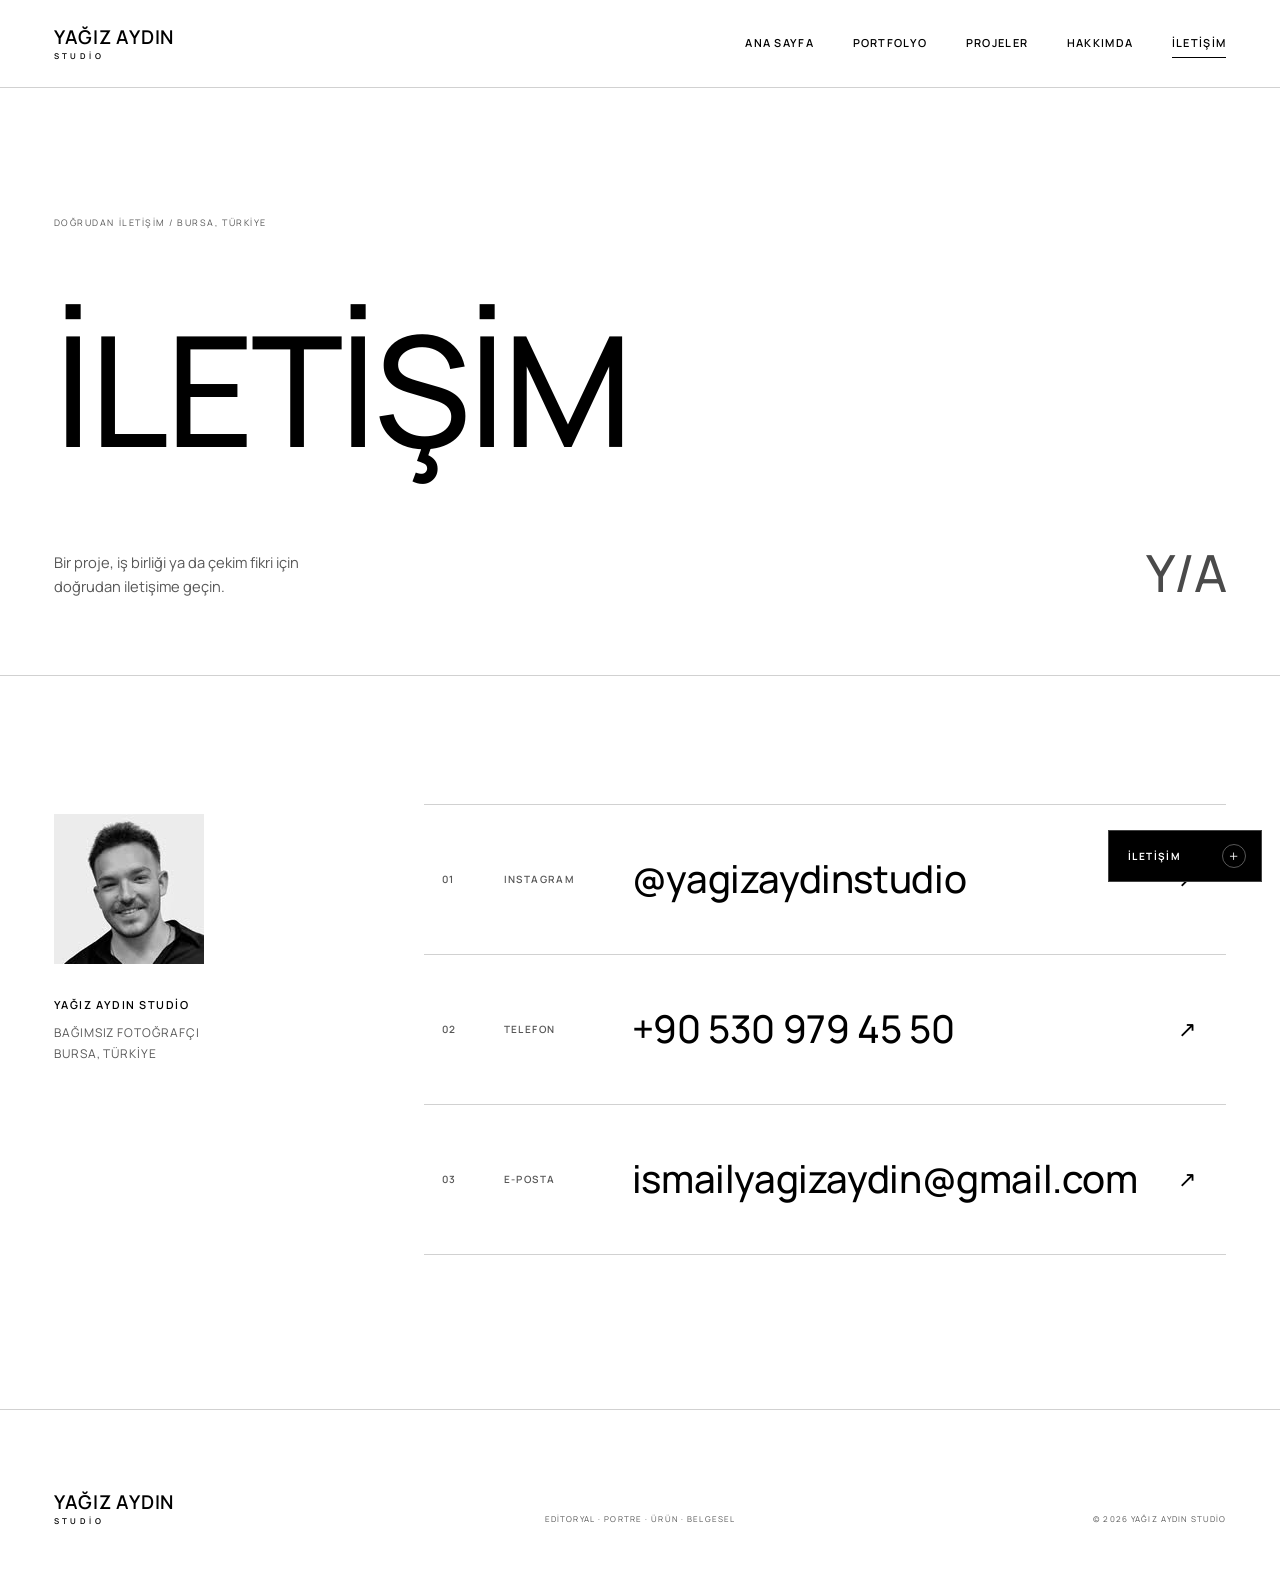
==== commit 9cff20c8: "Publish website demo" ====
--- a/contact.html
+++ b/contact.html
@@ -6,9 +6,9 @@
   <meta name="description" content="Yağız Aydın Studio iletişim bilgileri — Instagram, telefon ve e-posta.">
   <meta name="theme-color" content="#ffffff">
   <title>İletişim — Yağız Aydın Studio</title>
-  <link rel="stylesheet" href="styles.css?v=20260716-3">
-  <script src="assets.js?v=20260716-3" defer></script>
-  <script src="script.js?v=20260716-3" defer></script>
+  <link rel="stylesheet" href="styles.css?v=20260716-6">
+  <script src="assets.js?v=20260716-5" defer></script>
+  <script src="script.js?v=20260716-5" defer></script>
 </head>
 <body data-page="contact">
   <a class="skip-link" href="#main-content">İçeriğe geç</a>
--- a/styles.css
+++ b/styles.css
@@ -1,36 +1,36 @@
 @font-face {
-  font-family: "Jura";
+  font-family: "Bodoni Moda";
+  font-style: normal;
+  font-weight: 400 900;
+  font-display: swap;
+  src: url("fonts/bodoni-moda-latin-ext.woff2") format("woff2");
+  unicode-range: U+0100-02BA, U+02BD-02C5, U+02C7-02CC, U+02CE-02D7, U+02DD-02FF, U+0304, U+0308, U+0329, U+1D00-1DBF, U+1E00-1E9F, U+1EF2-1EFF, U+2020, U+20A0-20AB, U+20AD-20C0, U+2113, U+2C60-2C7F, U+A720-A7FF;
+}
+
+@font-face {
+  font-family: "Bodoni Moda";
+  font-style: normal;
+  font-weight: 400 900;
+  font-display: swap;
+  src: url("fonts/bodoni-moda-latin.woff2") format("woff2");
+  unicode-range: U+0000-00FF, U+0131, U+0152-0153, U+02BB-02BC, U+02C6, U+02DA, U+02DC, U+0304, U+0308, U+0329, U+2000-206F, U+20AC, U+2122, U+2191, U+2193, U+2212, U+2215, U+FEFF, U+FFFD;
+}
+
+@font-face {
+  font-family: "Manrope";
   font-style: normal;
   font-weight: 300 700;
   font-display: swap;
-  src: url("fonts/jura-latin-ext.woff2") format("woff2");
+  src: url("fonts/manrope-latin-ext.woff2") format("woff2");
   unicode-range: U+0100-02BA, U+02BD-02C5, U+02C7-02CC, U+02CE-02D7, U+02DD-02FF, U+0304, U+0308, U+0329, U+1D00-1DBF, U+1E00-1E9F, U+1EF2-1EFF, U+2020, U+20A0-20AB, U+20AD-20C0, U+2113, U+2C60-2C7F, U+A720-A7FF;
 }
 
 @font-face {
-  font-family: "Jura";
+  font-family: "Manrope";
   font-style: normal;
   font-weight: 300 700;
   font-display: swap;
-  src: url("fonts/jura-latin.woff2") format("woff2");
-  unicode-range: U+0000-00FF, U+0131, U+0152-0153, U+02BB-02BC, U+02C6, U+02DA, U+02DC, U+0304, U+0308, U+0329, U+2000-206F, U+20AC, U+2122, U+2191, U+2193, U+2212, U+2215, U+FEFF, U+FFFD;
-}
-
-@font-face {
-  font-family: "Oxanium";
-  font-style: normal;
-  font-weight: 200 700;
-  font-display: swap;
-  src: url("fonts/oxanium-latin-ext.woff2") format("woff2");
-  unicode-range: U+0100-02BA, U+02BD-02C5, U+02C7-02CC, U+02CE-02D7, U+02DD-02FF, U+0304, U+0308, U+0329, U+1D00-1DBF, U+1E00-1E9F, U+1EF2-1EFF, U+2020, U+20A0-20AB, U+20AD-20C0, U+2113, U+2C60-2C7F, U+A720-A7FF;
-}
-
-@font-face {
-  font-family: "Oxanium";
-  font-style: normal;
-  font-weight: 200 700;
-  font-display: swap;
-  src: url("fonts/oxanium-latin.woff2") format("woff2");
+  src: url("fonts/manrope-latin.woff2") format("woff2");
   unicode-range: U+0000-00FF, U+0131, U+0152-0153, U+02BB-02BC, U+02C6, U+02DA, U+02DC, U+0304, U+0308, U+0329, U+2000-206F, U+20AC, U+2122, U+2191, U+2193, U+2212, U+2215, U+FEFF, U+FFFD;
 }
 
@@ -42,8 +42,8 @@
   --muted: #575757;
   --line: rgba(0, 0, 0, 0.18);
   --white: #ffffff;
-  --display: "Oxanium", "Arial Narrow", sans-serif;
-  --sans: "Jura", "Helvetica Neue", Arial, sans-serif;
+  --display: "Manrope", "Helvetica Neue", Arial, sans-serif;
+  --sans: "Manrope", "Helvetica Neue", Arial, sans-serif;
   --image-wash: grayscale(0.76) saturate(0.28) contrast(0.88) brightness(1.04);
   --header-h: 88px;
   --page-pad: clamp(20px, 4.2vw, 72px);
@@ -58,6 +58,7 @@
 html {
   scroll-behavior: smooth;
   background: var(--paper);
+  font-synthesis: none;
 }
 
 body {
@@ -109,6 +110,11 @@
   margin-top: 0;
 }
 
+em,
+i {
+  font-style: normal;
+}
+
 :focus-visible {
   outline: 2px solid currentColor;
   outline-offset: 4px;
@@ -152,7 +158,7 @@
   color: var(--muted);
   font-size: 11px;
   font-weight: 600;
-  letter-spacing: 0.19em;
+  letter-spacing: 0.14em;
   line-height: 1.2;
   text-transform: uppercase;
 }
@@ -168,17 +174,21 @@
   flex-direction: column;
   width: max-content;
   color: var(--ink);
-  font-size: 17px;
-  font-weight: 700;
-  letter-spacing: 0.08em;
   line-height: 1;
+}
+
+.brand > span {
+  font-family: var(--display);
+  font-size: 19px;
+  font-weight: 600;
+  letter-spacing: 0.04em;
 }
 
 .brand small {
   margin-top: 5px;
   font-size: 8px;
-  font-weight: 500;
-  letter-spacing: 0.55em;
+  font-weight: 600;
+  letter-spacing: 0.42em;
 }
 
 .brand--light {
@@ -197,9 +207,9 @@
   height: var(--header-h);
   padding: 0 var(--page-pad);
   border-bottom: 1px solid var(--line);
-  background: rgba(255, 255, 255, 0.96);
+  background: var(--paper);
   transition: background-color 300ms ease, border-color 300ms ease;
-  backdrop-filter: blur(12px);
+  backdrop-filter: none;
 }
 
 .site-header--overlay {
@@ -210,8 +220,8 @@
 
 .site-header--overlay.is-scrolled {
   border-bottom-color: var(--line);
-  background: rgba(255, 255, 255, 0.97);
-  backdrop-filter: blur(12px);
+  background: var(--paper);
+  backdrop-filter: none;
 }
 
 .site-header--overlay.is-scrolled .brand,
@@ -230,7 +240,7 @@
   color: var(--ink);
   font-size: 11px;
   font-weight: 600;
-  letter-spacing: 0.16em;
+  letter-spacing: 0.12em;
 }
 
 .site-header--overlay .site-nav {
@@ -360,16 +370,15 @@
   max-width: 1200px;
   margin: 0;
   font-family: var(--display);
-  font-size: clamp(68px, 10.8vw, 168px);
-  font-weight: 400;
-  letter-spacing: -0.065em;
-  line-height: 0.84;
-}
-
-.hero__title em,
-.intro h2 em,
-.closing-cta h2 em {
-  font-weight: 400;
+  font-size: clamp(64px, 9vw, 138px);
+  font-weight: 500;
+  letter-spacing: -0.02em;
+  line-height: 0.92;
+}
+
+.title-line {
+  font-style: normal;
+  font-weight: inherit;
 }
 
 .hero__footer {
@@ -475,13 +484,14 @@
 .closing-cta h2 {
   margin: 0;
   font-family: var(--display);
-  font-weight: 400;
-  letter-spacing: -0.045em;
+  font-weight: 500;
+  letter-spacing: -0.015em;
+  font-optical-sizing: auto;
 }
 
 .intro h2 {
-  font-size: clamp(50px, 7vw, 116px);
-  line-height: 0.96;
+  font-size: clamp(46px, 6.2vw, 98px);
+  line-height: 1;
 }
 
 .intro__text {
@@ -490,9 +500,9 @@
   max-width: 360px;
   margin: 80px 0 0;
   color: var(--muted);
-  font-family: var(--display);
-  font-size: clamp(18px, 1.5vw, 24px);
-  line-height: 1.45;
+  font-family: var(--sans);
+  font-size: clamp(16px, 1.3vw, 20px);
+  line-height: 1.65;
 }
 
 .selected-work {
@@ -510,8 +520,8 @@
 }
 
 .section-heading h2 {
-  font-size: clamp(48px, 6.5vw, 106px);
-  line-height: 0.9;
+  font-size: clamp(46px, 5.7vw, 92px);
+  line-height: 0.96;
 }
 
 .text-link {
@@ -569,12 +579,12 @@
   height: 100%;
   object-fit: cover;
   filter: none;
-  transition: transform 700ms cubic-bezier(0.2, 0.65, 0.25, 1);
+  transition: none;
 }
 
 .featured-card a:hover img,
 .project-card:hover img {
-  transform: scale(1.025);
+  transform: none;
   filter: none;
 }
 
@@ -597,9 +607,10 @@
 .featured-card h3 {
   margin: 0;
   font-family: var(--display);
-  font-size: clamp(24px, 2.4vw, 40px);
-  font-weight: 400;
-  line-height: 1.05;
+  font-size: clamp(22px, 2.1vw, 34px);
+  font-weight: 500;
+  letter-spacing: -0.01em;
+  line-height: 1.08;
 }
 
 .about {
@@ -628,7 +639,7 @@
   z-index: 1;
   width: 150px;
   height: 150px;
-  border-radius: 50%;
+  border-radius: 0;
   filter: none;
 }
 
@@ -653,17 +664,17 @@
 
 .about h2 {
   margin-bottom: 28px;
-  font-size: clamp(54px, 7vw, 112px);
-  line-height: 0.86;
+  font-size: clamp(50px, 6vw, 96px);
+  line-height: 0.94;
 }
 
 .about__content > p:not(.eyebrow) {
   max-width: 590px;
   margin-bottom: 38px;
   color: rgba(255, 255, 255, 0.68);
-  font-family: var(--display);
-  font-size: clamp(19px, 1.5vw, 25px);
-  line-height: 1.5;
+  font-family: var(--sans);
+  font-size: clamp(16px, 1.3vw, 20px);
+  line-height: 1.7;
 }
 
 .about__note {
@@ -693,8 +704,8 @@
 .closing-cta h2 {
   max-width: 1100px;
   margin-bottom: 48px;
-  font-size: clamp(62px, 10vw, 164px);
-  line-height: 0.82;
+  font-size: clamp(58px, 8vw, 130px);
+  line-height: 0.92;
 }
 
 .button {
@@ -764,18 +775,19 @@
 .page-intro h1 {
   margin: auto 0 0;
   font-family: var(--display);
-  font-size: clamp(70px, 15.2vw, 235px);
-  font-weight: 400;
-  letter-spacing: -0.065em;
-  line-height: 0.7;
+  font-size: clamp(66px, 12vw, 188px);
+  font-weight: 500;
+  letter-spacing: -0.02em;
+  line-height: 0.9;
+  font-optical-sizing: auto;
 }
 
 .page-intro--projects h1 {
-  font-size: clamp(64px, 13.7vw, 212px);
+  font-size: clamp(62px, 11.3vw, 176px);
 }
 
 .page-intro--contact h1 {
-  font-size: clamp(68px, 14.5vw, 224px);
+  font-size: clamp(64px, 12vw, 188px);
 }
 
 .page-intro__bottom {
@@ -788,17 +800,19 @@
 .page-intro__bottom p {
   margin: 0;
   color: var(--muted);
-  font-family: var(--display);
-  font-size: clamp(16px, 1.35vw, 22px);
-  line-height: 1.45;
+  font-family: var(--sans);
+  font-size: clamp(14px, 1.15vw, 18px);
+  line-height: 1.65;
 }
 
 .page-intro__mark {
   color: var(--soft-ink);
   font-family: var(--display);
-  font-size: clamp(44px, 5vw, 80px);
-  font-style: italic;
-  line-height: 0.7;
+  font-size: clamp(38px, 4vw, 64px);
+  font-style: normal;
+  font-weight: 500;
+  letter-spacing: -0.02em;
+  line-height: 1;
 }
 
 .portfolio-section,
@@ -819,8 +833,8 @@
   margin-bottom: 32px;
   border-top: 1px solid var(--line);
   border-bottom: 1px solid var(--line);
-  background: rgba(255, 255, 255, 0.97);
-  backdrop-filter: blur(10px);
+  background: var(--paper);
+  backdrop-filter: none;
 }
 
 .filter-list {
@@ -870,8 +884,8 @@
   width: 100%;
   margin: 0 0 clamp(10px, 1.4vw, 22px);
   break-inside: avoid;
-  overflow: hidden;
-  background: var(--paper-deep);
+  overflow: visible;
+  background: transparent;
 }
 
 .gallery-item[hidden] {
@@ -883,7 +897,7 @@
   display: block;
   width: 100%;
   padding: 0;
-  overflow: hidden;
+  overflow: visible;
   border: 0;
   background: transparent;
   text-align: left;
@@ -893,53 +907,33 @@
   width: 100%;
   height: auto;
   filter: none;
-  transition: transform 600ms cubic-bezier(0.2, 0.65, 0.25, 1);
+  transition: none;
 }
 
 .gallery-item__caption {
-  position: absolute;
-  right: 0;
-  bottom: 0;
-  left: 0;
+  position: static;
   display: flex;
-  align-items: end;
+  align-items: center;
   justify-content: space-between;
-  min-height: 76px;
-  padding: 28px 14px 12px;
-  transform: translateY(100%);
-  background: linear-gradient(transparent, rgba(0, 0, 0, 0.75));
-  color: var(--white);
+  min-height: 0;
+  padding: 10px 0 3px;
+  transform: none;
+  background: transparent;
+  color: var(--muted);
   font-size: 8px;
-  letter-spacing: 0.12em;
+  letter-spacing: 0.14em;
   text-transform: uppercase;
-  transition: transform 250ms ease;
+  transition: none;
 }
 
 .gallery-item__button:hover img {
-  transform: scale(1.015);
+  transform: none;
   filter: none;
 }
 
 .gallery-item__button:hover .gallery-item__caption,
 .gallery-item__button:focus-visible .gallery-item__caption {
-  transform: translateY(0);
-}
-
-.gallery-item--portrait {
-  background: #f2f2f2;
-}
-
-.gallery-item--portrait .gallery-item__button {
-  display: grid;
-  place-items: center;
-  aspect-ratio: 1;
-  min-height: 280px;
-}
-
-.gallery-item--portrait img {
-  width: 150px;
-  height: 150px;
-  border-radius: 50%;
+  transform: none;
 }
 
 .project-grid {
@@ -976,22 +970,24 @@
   left: 50%;
   display: grid;
   place-items: center;
-  width: 112px;
-  height: 112px;
+  width: auto;
+  height: auto;
+  min-height: 38px;
+  padding: 10px 15px;
   transform: translate(-50%, -50%);
   border: 1px solid rgba(255, 255, 255, 0.75);
-  border-radius: 50%;
-  background: rgba(0, 0, 0, 0.24);
+  border-radius: 0;
+  background: rgba(0, 0, 0, 0.48);
   color: var(--white);
   font-size: 9px;
   font-weight: 600;
   letter-spacing: 0.14em;
-  backdrop-filter: blur(3px);
-  transition: background-color 250ms ease, color 250ms ease, transform 250ms ease;
+  backdrop-filter: none;
+  transition: background-color 250ms ease, color 250ms ease;
 }
 
 .project-card:hover .project-card__discover {
-  transform: translate(-50%, -50%) rotate(-5deg);
+  transform: translate(-50%, -50%);
   background: var(--white);
   color: var(--ink);
 }
@@ -1017,10 +1013,10 @@
   max-width: 720px;
   margin: 0;
   font-family: var(--display);
-  font-size: clamp(27px, 3vw, 50px);
-  font-weight: 400;
-  letter-spacing: -0.03em;
-  line-height: 0.98;
+  font-size: clamp(24px, 2.5vw, 42px);
+  font-weight: 500;
+  letter-spacing: -0.01em;
+  line-height: 1.06;
 }
 
 .project-card__meta p {
@@ -1067,10 +1063,10 @@
   max-width: 1120px;
   margin: 0;
   font-family: var(--display);
-  font-size: clamp(58px, 9vw, 145px);
-  font-weight: 400;
-  letter-spacing: -0.055em;
-  line-height: 0.82;
+  font-size: clamp(50px, 6.8vw, 110px);
+  font-weight: 500;
+  letter-spacing: -0.015em;
+  line-height: 0.98;
   text-wrap: balance;
 }
 
@@ -1096,8 +1092,8 @@
 .project-gallery-heading p:last-child {
   margin: 0;
   color: var(--muted);
-  font-family: var(--display);
-  font-size: 17px;
+  font-family: var(--sans);
+  font-size: 14px;
 }
 
 .masonry-gallery--project {
@@ -1132,10 +1128,10 @@
 
 .next-project strong {
   font-family: var(--display);
-  font-size: clamp(36px, 5.5vw, 88px);
-  font-weight: 400;
-  letter-spacing: -0.04em;
-  line-height: 0.92;
+  font-size: clamp(34px, 4.8vw, 76px);
+  font-weight: 500;
+  letter-spacing: -0.01em;
+  line-height: 1.02;
 }
 
 .next-project span {
@@ -1164,7 +1160,7 @@
   width: 150px;
   height: 150px;
   margin-bottom: 34px;
-  border-radius: 50%;
+  border-radius: 0;
   filter: none;
 }
 
@@ -1211,10 +1207,10 @@
 .contact-line strong {
   min-width: 0;
   font-family: var(--display);
-  font-size: clamp(24px, 3.4vw, 54px);
-  font-weight: 400;
-  letter-spacing: -0.035em;
-  line-height: 1;
+  font-size: clamp(22px, 3vw, 48px);
+  font-weight: 500;
+  letter-spacing: -0.01em;
+  line-height: 1.1;
   overflow-wrap: anywhere;
 }
 
@@ -1265,7 +1261,7 @@
   opacity: 0;
   visibility: hidden;
   pointer-events: none;
-  box-shadow: 0 24px 80px rgba(0, 0, 0, 0.24);
+  box-shadow: none;
   transition: transform 250ms ease, opacity 200ms ease, visibility 200ms;
 }
 
@@ -1360,13 +1356,13 @@
   min-height: 52px;
   padding: 12px 15px 12px 19px;
   border: 1px solid rgba(255, 255, 255, 0.26);
-  border-radius: 999px;
+  border-radius: 0;
   background: var(--ink);
   color: var(--white);
   font-size: 10px;
   font-weight: 600;
   letter-spacing: 0.14em;
-  box-shadow: 0 10px 34px rgba(0, 0, 0, 0.15);
+  box-shadow: none;
   pointer-events: auto;
 }
 
@@ -1436,9 +1432,9 @@
 .project-error h1 {
   margin: 0 0 28px;
   font-family: var(--display);
-  font-size: clamp(54px, 9vw, 130px);
-  font-weight: 400;
-  line-height: 0.9;
+  font-size: clamp(50px, 7.5vw, 112px);
+  font-weight: 500;
+  line-height: 0.96;
 }
 
 .project-error p {
@@ -1607,9 +1603,9 @@
     color: var(--ink) !important;
     font-family: var(--display);
     font-size: clamp(44px, 14vw, 72px);
-    font-weight: 400;
-    letter-spacing: -0.04em;
-    line-height: 1;
+    font-weight: 500;
+    letter-spacing: -0.01em;
+    line-height: 1.1;
     overflow-y: auto;
     visibility: hidden;
     transition: transform 350ms cubic-bezier(0.2, 0.75, 0.25, 1), visibility 350ms;
@@ -1661,8 +1657,8 @@
   }
 
   .hero__title {
-    font-size: clamp(56px, 17vw, 84px);
-    line-height: 0.88;
+    font-size: clamp(52px, 15vw, 72px);
+    line-height: 0.94;
   }
 
   .hero__footer {
@@ -1693,7 +1689,7 @@
   }
 
   .intro h2 {
-    font-size: clamp(48px, 14vw, 76px);
+    font-size: clamp(44px, 12vw, 66px);
   }
 
   .intro__text {
@@ -1759,13 +1755,13 @@
   }
 
   .page-intro h1 {
-    font-size: clamp(48px, 15vw, 94px);
-    line-height: 0.82;
+    font-size: clamp(44px, 13vw, 80px);
+    line-height: 0.96;
     white-space: nowrap;
   }
 
   .page-intro--projects h1 {
-    font-size: clamp(44px, 13.6vw, 86px);
+    font-size: clamp(42px, 12vw, 74px);
   }
 
   .gallery-toolbar {
@@ -1788,8 +1784,8 @@
   }
 
   .project-card__discover {
-    width: 92px;
-    height: 92px;
+    width: auto;
+    height: auto;
   }
 
   .project-hero {
@@ -1798,7 +1794,7 @@
   }
 
   .project-hero__content h1 {
-    font-size: clamp(52px, 15vw, 88px);
+    font-size: clamp(44px, 12vw, 72px);
   }
 
   .project-hero__count {
@@ -1889,8 +1885,8 @@
     gap: 0;
     min-height: 100dvh;
     padding: calc(var(--header-h) + 58px) var(--page-pad) 32px;
-    font-size: clamp(30px, 9vw, 42px);
-    letter-spacing: -0.025em;
+    font-size: clamp(28px, 8.2vw, 38px);
+    letter-spacing: -0.01em;
     transition: transform 280ms cubic-bezier(0.2, 0.75, 0.25, 1), visibility 280ms;
   }
 
@@ -1913,8 +1909,8 @@
   }
 
   .intro h2 {
-    font-size: clamp(40px, 11vw, 58px);
-    line-height: 0.95;
+    font-size: clamp(38px, 10vw, 54px);
+    line-height: 1.02;
   }
 
   .intro__text {
@@ -1988,8 +1984,8 @@
 
   .closing-cta h2 {
     margin-bottom: 32px;
-    font-size: clamp(42px, 11vw, 58px);
-    line-height: 0.94;
+    font-size: clamp(40px, 10vw, 54px);
+    line-height: 1;
   }
 
   .site-footer {
@@ -2012,9 +2008,9 @@
   .page-intro--projects h1,
   .page-intro--contact h1 {
     margin: 0;
-    font-size: clamp(42px, 12.5vw, 64px);
-    letter-spacing: -0.045em;
-    line-height: 0.95;
+    font-size: clamp(38px, 11vw, 56px);
+    letter-spacing: -0.015em;
+    line-height: 1;
     white-space: normal;
   }
 
@@ -2080,12 +2076,14 @@
   }
 
   .project-card__discover {
-    width: 80px;
-    height: 80px;
+    width: auto;
+    height: auto;
+    min-height: 36px;
+    padding: 9px 13px;
   }
 
   .project-card__meta h2 {
-    font-size: clamp(25px, 7vw, 32px);
+    font-size: clamp(23px, 6.2vw, 29px);
   }
 
   .project-hero {
@@ -2108,8 +2106,8 @@
   }
 
   .project-hero__content h1 {
-    font-size: clamp(38px, 10.5vw, 54px);
-    line-height: 0.94;
+    font-size: clamp(32px, 8.8vw, 45px);
+    line-height: 1.02;
   }
 
   .project-hero__count {
@@ -2135,7 +2133,7 @@
   }
 
   .next-project strong {
-    font-size: clamp(26px, 7vw, 34px);
+    font-size: clamp(24px, 6.4vw, 31px);
   }
 
   .contact-directory {
@@ -2255,7 +2253,7 @@
   }
 
   .page-intro--contact h1 {
-    font-size: clamp(48px, 15vw, 76px);
+    font-size: clamp(38px, 11vw, 56px);
   }
 
   .contact-profile {
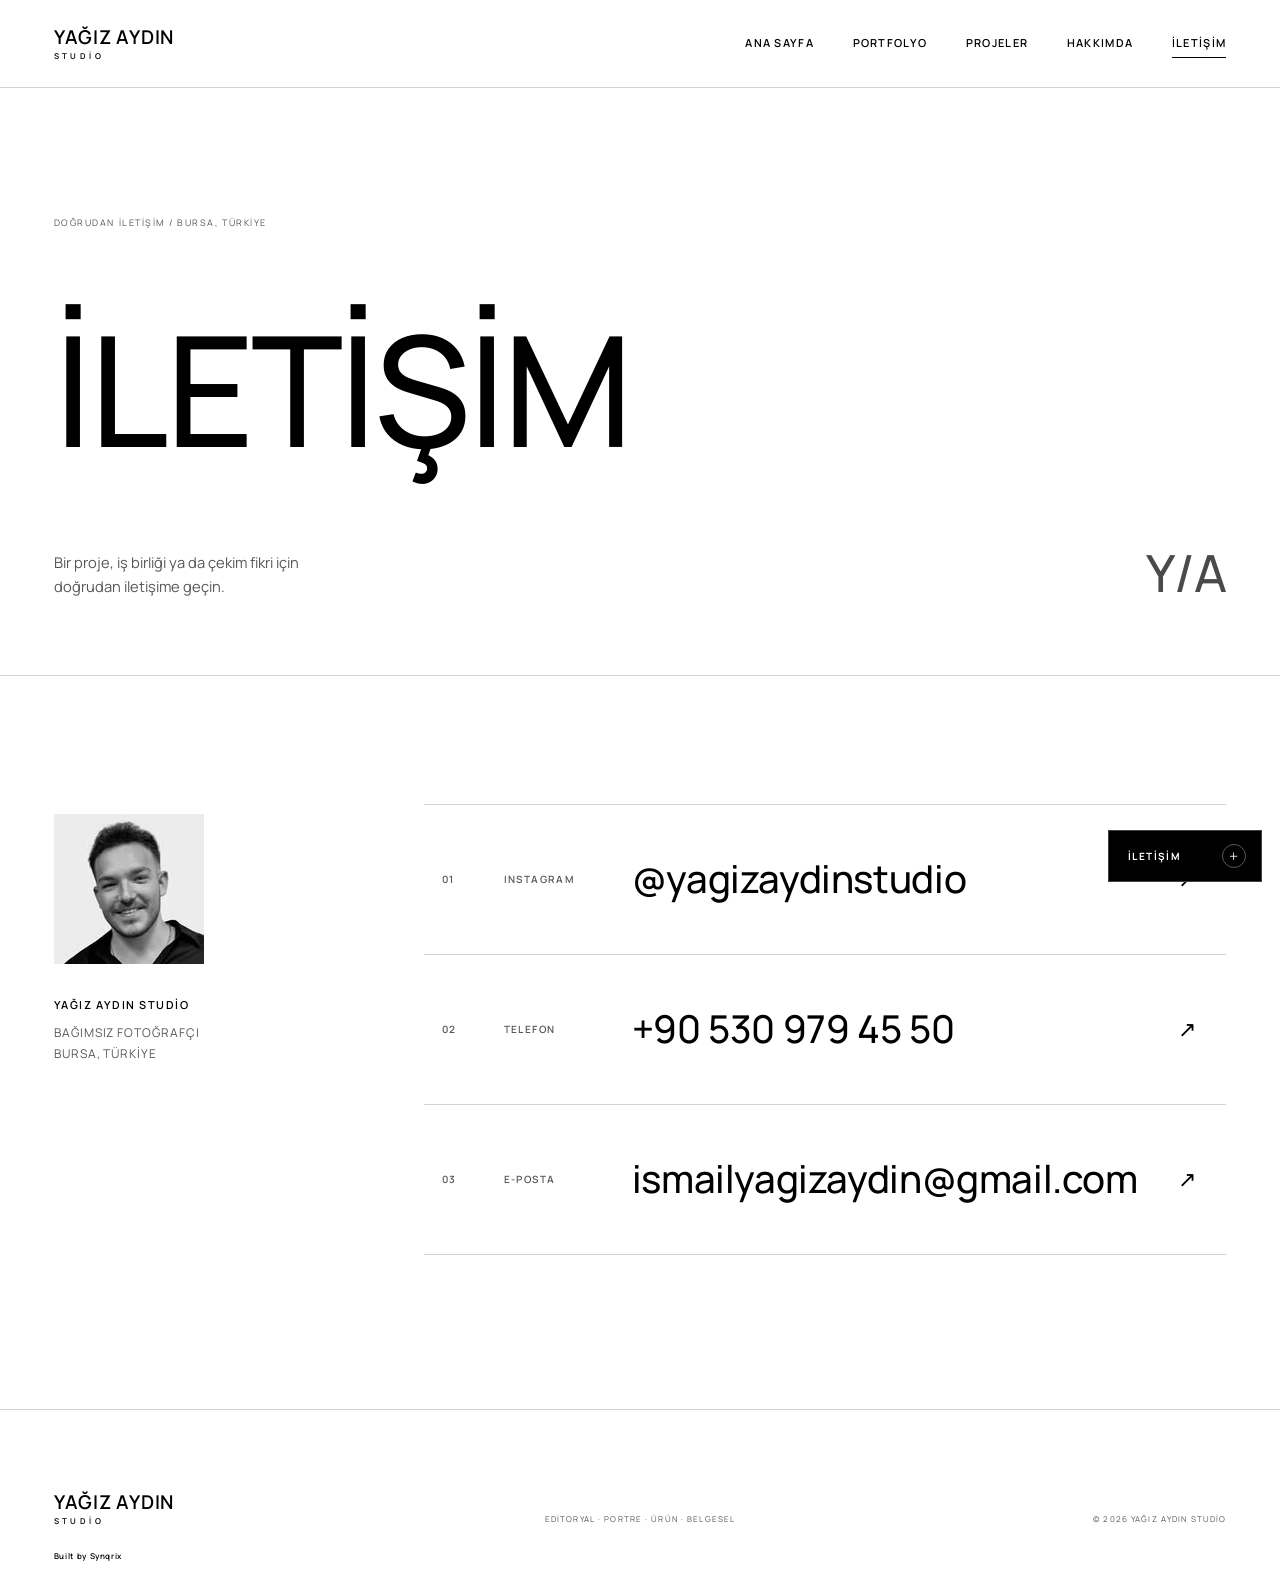
==== commit ce88f8e4: "Publish website demo" ====
--- a/contact.html
+++ b/contact.html
@@ -6,7 +6,7 @@
   <meta name="description" content="Yağız Aydın Studio iletişim bilgileri — Instagram, telefon ve e-posta.">
   <meta name="theme-color" content="#ffffff">
   <title>İletişim — Yağız Aydın Studio</title>
-  <link rel="stylesheet" href="styles.css?v=20260716-6">
+  <link rel="stylesheet" href="styles.css?v=20260815-7">
   <script src="assets.js?v=20260716-5" defer></script>
   <script src="script.js?v=20260716-5" defer></script>
 </head>
@@ -79,7 +79,8 @@
       <small>STUDİO</small>
     </a>
     <p>Editoryal · Portre · Ürün · Belgesel</p>
-    <p>© <span data-year>2026</span> YAĞIZ AYDIN STUDİO</p>
+    <p class="site-footer__copyright">© <span data-year>2026</span> YAĞIZ AYDIN STUDİO</p>
+    <p class="site-footer__credit">Built by Synqrix</p>
   </footer>
 </body>
 </html>
--- a/styles.css
+++ b/styles.css
@@ -733,6 +733,7 @@
 }
 
 .site-footer {
+  position: relative;
   display: grid;
   grid-template-columns: 1fr auto 1fr;
   align-items: end;
@@ -751,8 +752,21 @@
   text-transform: uppercase;
 }
 
-.site-footer p:last-child {
+.site-footer__copyright {
   justify-self: end;
+}
+
+.site-footer .site-footer__credit {
+  position: absolute;
+  bottom: 18px;
+  left: var(--page-pad);
+  color: var(--ink);
+  font-size: 8px;
+  font-weight: 600;
+  letter-spacing: 0.08em;
+  line-height: 1.2;
+  text-align: left;
+  text-transform: none;
 }
 
 .page-intro {
